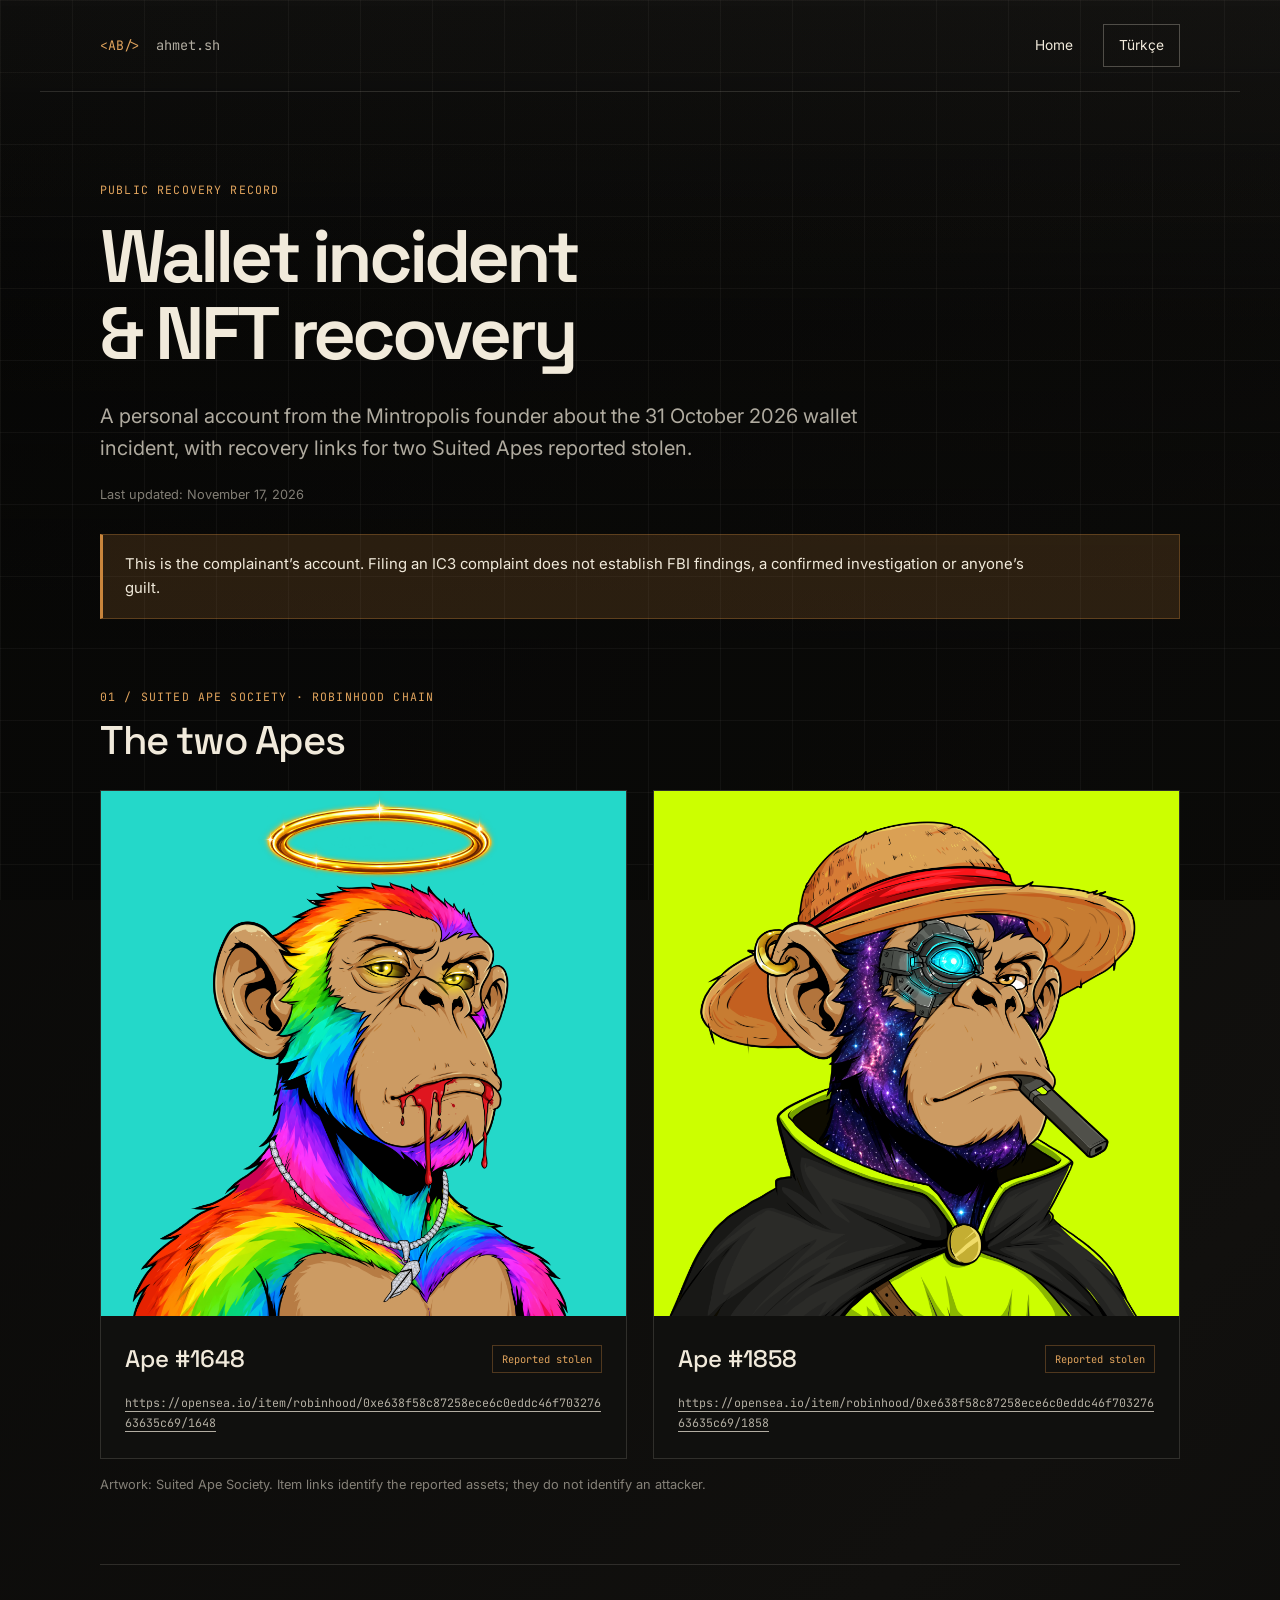
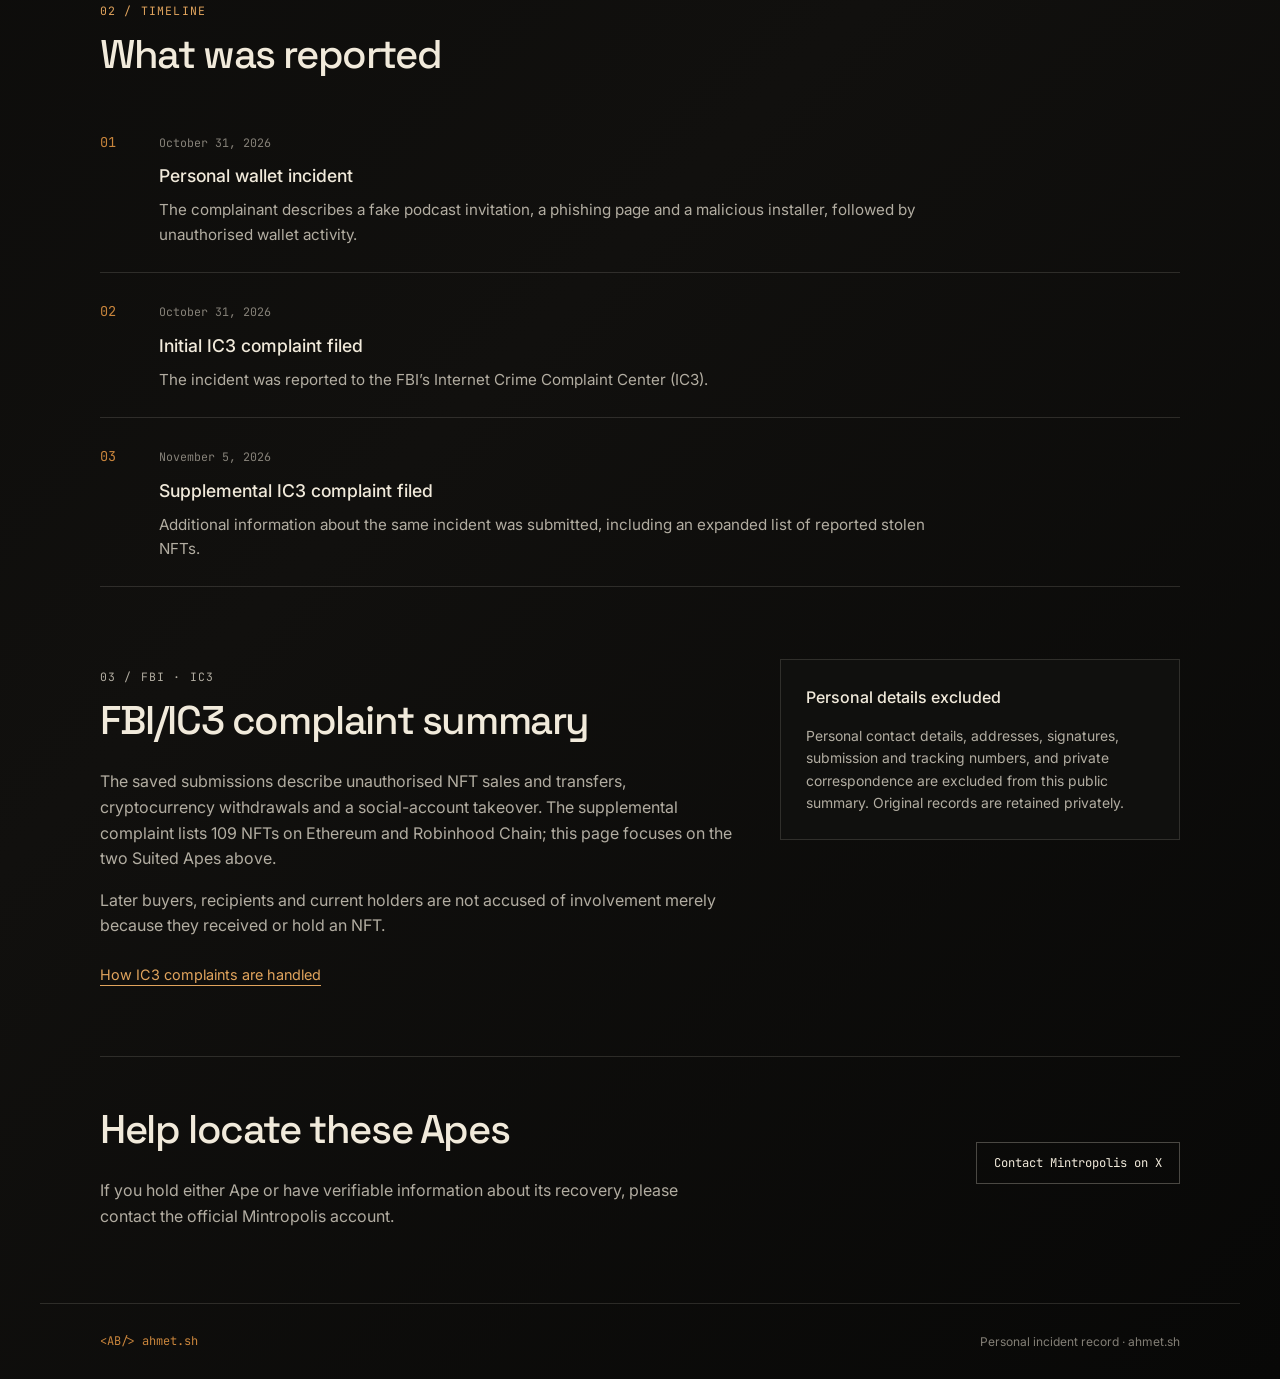
==== wallet-incident/index.html @ 98ef2d76 "Publish privacy-safe personal wallet incident and NFT recovery page [skip ci]" ====
<!DOCTYPE html>
<html lang="en">
<head>
  <meta charset="UTF-8">
  <meta name="viewport" content="width=device-width, initial-scale=1.0">
  <meta name="referrer" content="strict-origin-when-cross-origin">
  <title>Wallet incident &amp; NFT recovery — ahmet.sh</title>
  <meta name="description" content="A public account of the founder’s personal wallet incident, two reported stolen Suited Apes and a privacy-safe IC3 complaint summary.">
  <link rel="canonical" href="https://ahmet.sh/wallet-incident/">
  <meta property="og:type" content="website">
  <meta property="og:title" content="Wallet incident &amp; NFT recovery — ahmet.sh">
  <meta property="og:description" content="A public account of the founder’s personal wallet incident, two reported stolen Suited Apes and a privacy-safe IC3 complaint summary.">
  <meta property="og:url" content="https://ahmet.sh/wallet-incident/">
  <meta property="og:site_name" content="ahmet.sh">
  <meta property="og:image" content="https://ahmet.sh/wallet-incident/assets/suited-ape-1648-v1.png">
  <meta property="og:image:alt" content="Suited Ape Society #1648">
  <meta name="twitter:card" content="summary_large_image">
  <meta name="twitter:title" content="Wallet incident &amp; NFT recovery — ahmet.sh">
  <meta name="twitter:description" content="A public account of the founder’s personal wallet incident, two reported stolen Suited Apes and a privacy-safe IC3 complaint summary.">
  <meta name="twitter:image" content="https://ahmet.sh/wallet-incident/assets/suited-ape-1648-v1.png">
  <link rel="icon" type="image/png" sizes="32x32" href="/favicon-32x32.png">
  <link rel="preconnect" href="https://fonts.googleapis.com">
  <link rel="preconnect" href="https://fonts.gstatic.com" crossorigin>
  <link href="https://fonts.googleapis.com/css2?family=Inter:wght@400;500;600;700&amp;family=Space+Grotesk:wght@400;500;600;700&amp;family=JetBrains+Mono:wght@400;500&amp;display=swap" rel="stylesheet">
  <link rel="stylesheet" href="/style.css?v=20260825">
  <link rel="stylesheet" href="/wallet-incident/incident-v1.css">
</head>
<body class="incident-page">
  <a class="incident-skip" href="#incident-main" data-copy="skip">Skip to incident summary</a>
  <header class="incident-nav">
    <a class="incident-brand" href="/" aria-label="ahmet.sh home"><span class="brand-mark">&lt;AB/&gt;</span><span>ahmet.sh</span></a>
    <nav aria-label="Page navigation"><a href="/" data-copy="home">Home</a><button id="incident-language" type="button" aria-label="Switch to Turkish">Türkçe</button></nav>
  </header>
  <main id="incident-main" class="incident-content">
    <header class="incident-hero">
      <p class="incident-eyebrow" data-copy="eyebrow">Public recovery record</p>
      <h1 data-copy="title">Wallet incident &amp; NFT recovery</h1>
      <p class="incident-lead" data-copy="lead">A personal account from the Mintropolis founder about the 31 October 2026 wallet incident, with recovery links for two Suited Apes reported stolen.</p>
      <p class="incident-updated"><span data-copy="updated">Last updated</span>: <time datetime="2026-11-17" data-date>17 November 2026</time></p>
      <aside class="incident-notice"><p data-copy="notice">This is the complainant’s account. Filing an IC3 complaint does not establish FBI findings, a confirmed investigation or anyone’s guilt.</p></aside>
    </header>
    <section id="apes" aria-labelledby="apes-heading" class="incident-section">
      <p class="incident-eyebrow">01 / SUITED APE SOCIETY · ROBINHOOD CHAIN</p>
      <h2 id="apes-heading" data-copy="apes">The two Apes</h2>
      <div class="ape-grid">
        <article class="ape-card">
          <img src="/wallet-incident/assets/suited-ape-1648-v1.png" alt="Suited Ape Society #1648" width="2000" height="2000" loading="lazy" decoding="async">
          <div class="ape-card-body"><div class="ape-card-title"><h3>Ape #1648</h3><span class="reported" data-copy="stolen">Reported stolen</span></div>
            <a class="asset-url" href="https://opensea.io/item/robinhood/0xe638f58c87258ece6c0eddc46f70327663635c69/1648" target="_blank" rel="noopener noreferrer">https://opensea.io/item/robinhood/0xe638f58c87258ece6c0eddc46f70327663635c69/1648</a>
          </div>
        </article>
        <article class="ape-card">
          <img src="/wallet-incident/assets/suited-ape-1858-v1.png" alt="Suited Ape Society #1858" width="2000" height="2000" loading="lazy" decoding="async">
          <div class="ape-card-body"><div class="ape-card-title"><h3>Ape #1858</h3><span class="reported" data-copy="stolen">Reported stolen</span></div>
            <a class="asset-url" href="https://opensea.io/item/robinhood/0xe638f58c87258ece6c0eddc46f70327663635c69/1858" target="_blank" rel="noopener noreferrer">https://opensea.io/item/robinhood/0xe638f58c87258ece6c0eddc46f70327663635c69/1858</a>
          </div>
        </article>
      </div>
      <p class="incident-caption" data-copy="artwork">Artwork: Suited Ape Society. Item links identify the reported assets; they do not identify an attacker.</p>
    </section>
    <section aria-labelledby="timeline-heading" class="incident-section incident-timeline">
      <p class="incident-eyebrow">02 / TIMELINE</p>
      <h2 id="timeline-heading" data-copy="timeline">What was reported</h2>
      <ol>
        <li><span class="event-number" aria-hidden="true">01</span><div><time datetime="2026-10-31" data-date>31 October 2026</time><h3 data-copy="event1">Personal wallet incident</h3><p data-copy="event1copy">The complainant describes a fake podcast invitation, a phishing page and a malicious installer, followed by unauthorised wallet activity.</p></div></li>
        <li><span class="event-number" aria-hidden="true">02</span><div><time datetime="2026-10-31" data-date>31 October 2026</time><h3 data-copy="event2">Initial IC3 complaint filed</h3><p data-copy="event2copy">The incident was reported to the FBI’s Internet Crime Complaint Center (IC3).</p></div></li>
        <li><span class="event-number" aria-hidden="true">03</span><div><time datetime="2026-11-05" data-date>5 November 2026</time><h3 data-copy="event3">Supplemental IC3 complaint filed</h3><p data-copy="event3copy">Additional information about the same incident was submitted, including an expanded list of reported stolen NFTs.</p></div></li>
      </ol>
    </section>
    <section id="ic3-summary" aria-labelledby="report-heading" class="incident-section incident-report">
      <div><p class="incident-eyebrow">03 / FBI · IC3</p><h2 id="report-heading" data-copy="report">FBI/IC3 complaint summary</h2>
        <p data-copy="reportcopy">The saved submissions describe unauthorised NFT sales and transfers, cryptocurrency withdrawals and a social-account takeover. The supplemental complaint lists 109 NFTs on Ethereum and Robinhood Chain; this page focuses on the two Suited Apes above.</p>
        <p data-copy="buyers">Later buyers, recipients and current holders are not accused of involvement merely because they received or hold an NFT.</p>
        <a class="incident-link" href="https://www.ic3.gov/Home/FAQ" target="_blank" rel="noopener noreferrer" data-copy="faq">How IC3 complaints are handled</a>
      </div>
      <aside class="privacy-card"><h3 data-copy="privacy">Personal details excluded</h3><p data-copy="privacycopy">Personal contact details, addresses, signatures, submission and tracking numbers, and private correspondence are excluded from this public summary. Original records are retained privately.</p></aside>
    </section>
    <section aria-labelledby="help-heading" class="incident-section incident-help">
      <div><h2 id="help-heading" data-copy="help">Help locate these Apes</h2><p data-copy="helpcopy">If you hold either Ape or have verifiable information about its recovery, please contact the official Mintropolis account.</p></div>
      <a class="btn-ruled" href="https://x.com/MintropolisX" target="_blank" rel="noopener noreferrer" data-copy="contact">Contact Mintropolis on X</a>
    </section>
  </main>
  <footer class="incident-footer"><a href="/">&lt;AB/&gt; ahmet.sh</a><p data-copy="footer">Personal incident record · ahmet.sh</p></footer>
  <script type="module" src="/wallet-incident/incident-v1.js"></script>
</body>
</html>
---- style.css ----
/* AHMET.SH - ARCHITECTURAL DOSSIER */

:root {
    --ink: #070706;
    --graphite: #10100e;
    --graphite-2: #171613;
    --graphite-3: #201f1a;
    --ivory: #f1eadb;
    --ivory-soft: rgba(241, 234, 219, 0.72);
    --ivory-muted: rgba(241, 234, 219, 0.52);
    --ivory-faint: rgba(241, 234, 219, 0.34);
    --rule: rgba(241, 234, 219, 0.14);
    --rule-strong: rgba(241, 234, 219, 0.28);
    --signal: #c9853c;
    --signal-soft: rgba(201, 133, 60, 0.18);
    --signal-strong: #e1a45d;
    --grid-line: rgba(241, 234, 219, 0.055);
    --shadow: rgba(0, 0, 0, 0.36);
    --font-body: 'Inter', -apple-system, BlinkMacSystemFont, sans-serif;
    --font-display: 'Space Grotesk', 'Inter', sans-serif;
    --font-mono: 'JetBrains Mono', ui-monospace, SFMono-Regular, Menlo, monospace;
    --ease: cubic-bezier(0.16, 1, 0.3, 1);
}

*, *::before, *::after {
    box-sizing: border-box;
}

html {
    font-size: 16px;
    scroll-behavior: smooth;
    -webkit-font-smoothing: antialiased;
    -moz-osx-font-smoothing: grayscale;
}

body {
    margin: 0;
    min-width: 320px;
    background:
        linear-gradient(180deg, rgba(241, 234, 219, 0.035) 0%, transparent 340px),
        linear-gradient(135deg, #070706 0%, #11100e 58%, #080807 100%);
    color: var(--ivory);
    font-family: var(--font-body);
    line-height: 1.6;
    overflow-x: hidden;
}

body::before {
    content: '';
    position: fixed;
    inset: 0;
    z-index: -1;
    pointer-events: none;
    background-image:
        linear-gradient(var(--grid-line) 1px, transparent 1px),
        linear-gradient(90deg, var(--grid-line) 1px, transparent 1px),
        linear-gradient(180deg, rgba(7, 7, 6, 0) 0%, rgba(7, 7, 6, 0.68) 72%);
    background-size: 72px 72px, 72px 72px, 100% 100%;
    opacity: 0.82;
}

::selection {
    background: var(--signal);
    color: var(--ink);
}

a {
    color: inherit;
    text-decoration: none;
}

img {
    display: block;
    max-width: 100%;
}

svg {
    width: 1em;
    height: 1em;
    fill: none;
    stroke: currentColor;
    stroke-linecap: square;
    stroke-linejoin: miter;
    stroke-width: 1.8;
}

:focus-visible {
    outline: 1px solid var(--signal-strong);
    outline-offset: 4px;
}

.container {
    width: min(100%, 1440px);
    margin: 0 auto;
    padding: 0 42px;
}

.navbar {
    position: fixed;
    inset: 0 0 auto 0;
    z-index: 20;
    display: grid;
    grid-template-columns: auto 1fr auto auto;
    align-items: center;
    gap: 24px;
    min-height: 76px;
    padding: 0 40px;
    background: rgba(7, 7, 6, 0.92);
    border-bottom: 1px solid var(--rule);
    transition: min-height 260ms var(--ease), background-color 260ms var(--ease);
}

.navbar.scrolled {
    min-height: 64px;
    background: rgba(7, 7, 6, 0.97);
}

.nav-brand,
.footer-brand {
    display: inline-flex;
    align-items: center;
    gap: 12px;
    min-width: 0;
    font-family: var(--font-mono);
    color: var(--ivory);
}

.brand-mark,
.footer-brand {
    color: var(--signal-strong);
    font-size: 0.82rem;
}

.brand-site {
    font-size: 0.9rem;
    color: var(--ivory-soft);
}

.nav-links {
    display: flex;
    justify-content: center;
    align-items: center;
    gap: 4px;
}

.nav-link {
    position: relative;
    padding: 9px 12px;
    border: 1px solid transparent;
    color: var(--ivory-muted);
    font-size: 0.82rem;
    font-weight: 500;
    transition: color 180ms var(--ease), border-color 180ms var(--ease), background-color 180ms var(--ease);
}

.nav-link:hover,
.nav-link.active {
    color: var(--ivory);
    border-color: var(--rule);
    background: rgba(241, 234, 219, 0.035);
}

.nav-link.active::after {
    content: '';
    position: absolute;
    left: 12px;
    right: 12px;
    bottom: -1px;
    height: 1px;
    background: var(--signal);
}

.nav-actions {
    display: inline-flex;
    align-items: center;
    justify-content: flex-end;
    gap: 10px;
}

.lang-switcher,
.btn-ruled,
.text-link,
.work-link,
.email-link {
    display: inline-flex;
    align-items: center;
    justify-content: center;
    gap: 9px;
    border: 1px solid var(--rule-strong);
    background: transparent;
    color: var(--ivory);
    cursor: pointer;
    font-family: var(--font-mono);
    font-size: 0.76rem;
    line-height: 1;
    letter-spacing: 0;
    transition: color 180ms var(--ease), background-color 180ms var(--ease), border-color 180ms var(--ease), transform 180ms var(--ease);
}

.lang-switcher {
    width: 44px;
    height: 36px;
    padding: 0;
}

.btn-ruled {
    min-height: 42px;
    padding: 0 17px;
}

.btn-ruled:hover,
.text-link:hover,
.work-link:hover,
.email-link:hover,
.lang-switcher:hover {
    color: var(--ink);
    border-color: var(--signal-strong);
    background: var(--signal-strong);
}

.btn-ruled:hover,
.text-link:hover,
.work-link:hover {
    transform: translateY(-1px);
}

.btn-ruled svg,
.text-link svg,
.work-link svg {
    width: 15px;
    height: 15px;
}

.mobile-toggle {
    display: none;
    width: 42px;
    height: 42px;
    padding: 0;
    place-items: center;
    border: 1px solid var(--rule-strong);
    background: transparent;
    color: var(--ivory);
    cursor: pointer;
}

.mobile-toggle span {
    display: block;
    width: 18px;
    height: 1px;
    background: currentColor;
    transition: transform 180ms var(--ease), opacity 180ms var(--ease);
}

.mobile-toggle.active span:nth-child(1) {
    transform: translateY(6px) rotate(45deg);
}

.mobile-toggle.active span:nth-child(2) {
    opacity: 0;
}

.mobile-toggle.active span:nth-child(3) {
    transform: translateY(-6px) rotate(-45deg);
}

.mobile-menu {
    position: fixed;
    inset: 76px 0 auto 0;
    z-index: 19;
    display: none;
    padding: 24px;
    background: var(--ink);
    border-bottom: 1px solid var(--rule);
}

.mobile-menu.active {
    display: grid;
    gap: 1px;
}

.mobile-link {
    min-height: 52px;
    display: flex;
    align-items: center;
    padding: 0 14px;
    color: var(--ivory-soft);
    border: 1px solid var(--rule);
    font-family: var(--font-display);
    font-size: 1.1rem;
    font-weight: 600;
}

.mobile-link:hover {
    color: var(--ivory);
    background: rgba(241, 234, 219, 0.035);
}

main {
    overflow: hidden;
}

.site-grid {
    position: relative;
}

.site-grid::before {
    content: '';
    position: absolute;
    inset: 76px 42px 0;
    pointer-events: none;
    border-left: 1px solid var(--rule);
    border-right: 1px solid var(--rule);
}

.hero {
    min-height: min(840px, 88svh);
    padding: 132px 0 76px;
    border-bottom: 1px solid var(--rule);
}

.coordinate-rail {
    position: absolute;
    top: 112px;
    bottom: 52px;
    left: 24px;
    display: flex;
    flex-direction: column;
    justify-content: space-between;
    color: var(--ivory-faint);
    font-family: var(--font-mono);
    font-size: 0.68rem;
    writing-mode: vertical-rl;
}

.hero-layout {
    display: grid;
    grid-template-columns: minmax(0, 1.02fr) minmax(500px, 0.98fr);
    gap: 64px;
    align-items: center;
}

.hero-copy {
    max-width: 680px;
}

.hero-kicker,
.section-rule,
.work-category,
.timeline-year,
.timeline-index,
.tech-column span,
.fact-label,
.diagram-note,
.blueprint,
.service-row span,
.footer-text,
.footer-links {
    font-family: var(--font-mono);
    letter-spacing: 0;
}

.hero-kicker {
    margin: 0 0 28px;
    color: var(--signal-strong);
    font-size: 0.78rem;
}

.hero-title {
    margin: 0;
    color: var(--ivory);
    font-family: var(--font-display);
    font-size: 5.2rem;
    font-weight: 700;
    line-height: 0.98;
    letter-spacing: 0;
}

.title-line {
    display: block;
}

.hero-subtitle {
    max-width: 610px;
    margin: 30px 0 0;
    color: var(--ivory-soft);
    font-size: 1.13rem;
    line-height: 1.78;
}

.hero-subtitle strong,
.about-copy strong {
    color: var(--ivory);
    font-weight: 700;
}

.hero-facts {
    display: grid;
    grid-template-columns: repeat(4, minmax(0, 1fr));
    margin-top: 48px;
    border-top: 1px solid var(--rule-strong);
    border-bottom: 1px solid var(--rule-strong);
}

.fact-row {
    min-height: 116px;
    display: grid;
    align-content: center;
    gap: 8px;
    padding: 18px 18px 16px;
    border-right: 1px solid var(--rule);
}

.fact-row:last-child {
    border-right: 0;
}

.fact-value {
    color: var(--ivory);
    font-family: var(--font-display);
    font-size: 2.1rem;
    font-weight: 700;
    line-height: 1;
}

.fact-label {
    color: var(--ivory-muted);
    font-size: 0.68rem;
}

.hero-diagram {
    position: relative;
}

.diagram-coordinates {
    display: grid;
    grid-template-columns: repeat(5, 1fr);
    margin-bottom: 14px;
    color: var(--ivory-faint);
    font-family: var(--font-mono);
    font-size: 0.68rem;
    letter-spacing: 0;
}

.diagram-frame {
    position: relative;
    min-height: 520px;
    overflow: hidden;
    border: 1px solid var(--rule-strong);
    background:
        linear-gradient(var(--grid-line) 1px, transparent 1px),
        linear-gradient(90deg, var(--grid-line) 1px, transparent 1px),
        linear-gradient(180deg, rgba(241, 234, 219, 0.03), rgba(241, 234, 219, 0.01));
    background-size: 48px 48px, 48px 48px, 100% 100%;
}

.diagram-frame::before,
.diagram-frame::after {
    content: '';
    position: absolute;
    background: var(--signal);
}

.diagram-frame::before {
    top: 48px;
    left: 48px;
    right: 48px;
    height: 1px;
}

.diagram-frame::after {
    top: 48px;
    bottom: 48px;
    left: 48px;
    width: 1px;
}

.diagram-layer,
.diagram-data,
.diagram-node {
    position: absolute;
    display: grid;
    align-content: center;
    border: 1px solid var(--rule-strong);
    background: rgba(7, 7, 6, 0.74);
    color: var(--ivory);
}

.diagram-layer {
    width: 260px;
    height: 72px;
    left: 148px;
    padding: 0 20px;
    animation: line-reveal 900ms var(--ease) both;
}

.diagram-layer span,
.diagram-data span,
.diagram-node,
.work-category {
    color: var(--ivory-muted);
    font-size: 0.68rem;
}

.diagram-layer strong,
.diagram-data strong {
    font-family: var(--font-display);
    font-size: 1.22rem;
    line-height: 1.1;
}

.layer-ui {
    top: 112px;
}

.layer-api {
    top: 206px;
    left: 188px;
    animation-delay: 110ms;
}

.layer-service {
    top: 300px;
    animation-delay: 220ms;
}

.diagram-data {
    right: 52px;
    bottom: 52px;
    width: 150px;
    height: 150px;
    padding: 24px;
    border-color: rgba(201, 133, 60, 0.62);
}

.diagram-node {
    width: 86px;
    height: 38px;
    place-items: center;
    font-family: var(--font-mono);
}

.node-users {
    top: 56px;
    right: 62px;
}

.node-products {
    bottom: 68px;
    left: 72px;
}

.node-code {
    top: 236px;
    left: 58px;
}

.diagram-line {
    position: absolute;
    height: 1px;
    transform-origin: left center;
    background: linear-gradient(90deg, var(--signal), transparent);
}

.line-a {
    top: 128px;
    left: 408px;
    width: 118px;
    transform: rotate(-26deg);
}

.line-b {
    top: 330px;
    left: 408px;
    width: 132px;
    transform: rotate(24deg);
}

.line-c {
    top: 258px;
    left: 144px;
    width: 166px;
    transform: rotate(88deg);
}

.diagram-note {
    margin: 14px 0 0;
    color: var(--ivory-faint);
    font-size: 0.7rem;
}

section {
    position: relative;
}

.about,
.products,
.expertise,
.company,
.contact {
    padding: 116px 0;
}

.about,
.expertise,
.contact {
    background: rgba(7, 7, 6, 0.48);
}

.products,
.company {
    background: rgba(16, 16, 14, 0.42);
    border-top: 1px solid var(--rule);
    border-bottom: 1px solid var(--rule);
}

.section-rule {
    display: flex;
    align-items: center;
    justify-content: space-between;
    gap: 24px;
    min-height: 42px;
    margin-bottom: 56px;
    border-top: 1px solid var(--rule-strong);
    border-bottom: 1px solid var(--rule);
    color: var(--ivory-muted);
    font-size: 0.72rem;
}

.section-rule span:first-child {
    color: var(--signal-strong);
}

.section-title {
    margin: 0;
    color: var(--ivory);
    font-family: var(--font-display);
    font-size: 3.35rem;
    font-weight: 700;
    line-height: 1.02;
    letter-spacing: 0;
}

.section-desc {
    max-width: 640px;
    margin: 22px 0 0;
    color: var(--ivory-soft);
    font-size: 1rem;
    line-height: 1.8;
}

.about-layout {
    display: grid;
    grid-template-columns: minmax(360px, 0.88fr) minmax(0, 1.12fr);
    gap: 80px;
    align-items: start;
}

.blueprint {
    position: sticky;
    top: 104px;
    min-height: 560px;
    border: 1px solid var(--rule-strong);
    background:
        linear-gradient(var(--grid-line) 1px, transparent 1px),
        linear-gradient(90deg, var(--grid-line) 1px, transparent 1px),
        rgba(16, 16, 14, 0.58);
    background-size: 40px 40px, 40px 40px, 100% 100%;
}

.blueprint-header {
    display: flex;
    justify-content: space-between;
    padding: 18px 20px;
    border-bottom: 1px solid var(--rule);
    color: var(--ivory-muted);
    font-size: 0.7rem;
}

.blueprint-grid {
    position: relative;
    min-height: 358px;
    display: grid;
    place-items: center;
}

.blueprint-grid::before,
.blueprint-grid::after {
    content: '';
    position: absolute;
    border: 1px solid var(--rule-strong);
}

.blueprint-grid::before {
    width: 250px;
    height: 250px;
}

.blueprint-grid::after {
    width: 172px;
    height: 172px;
    transform: rotate(45deg);
    border-color: rgba(201, 133, 60, 0.48);
}

.blueprint-mark {
    position: relative;
    z-index: 1;
    color: var(--ivory);
    font-family: var(--font-display);
    font-size: 5.4rem;
    font-weight: 700;
    line-height: 1;
}

.measure {
    position: absolute;
    color: var(--ivory-faint);
    font-size: 0.68rem;
}

.measure-x {
    top: 54px;
    left: 50%;
    transform: translateX(-50%);
}

.measure-y {
    right: 42px;
    top: 50%;
    transform: translateY(-50%);
    writing-mode: vertical-rl;
}

.measure-z {
    bottom: 54px;
    left: 50%;
    transform: translateX(-50%);
}

.blueprint-table {
    border-top: 1px solid var(--rule);
}

.blueprint-table div,
.capability-row,
.service-row,
.tech-column {
    display: grid;
    grid-template-columns: 0.7fr 1.3fr;
    gap: 18px;
    align-items: center;
    min-height: 54px;
    padding: 0 20px;
    border-bottom: 1px solid var(--rule);
}

.blueprint-table span,
.capability-row span,
.service-row span,
.tech-column span {
    color: var(--ivory-faint);
    font-size: 0.7rem;
}

.blueprint-table strong,
.capability-row strong,
.service-row strong {
    color: var(--ivory);
    font-size: 0.9rem;
    font-weight: 600;
}

.about-copy {
    color: var(--ivory-soft);
}

.about-lead {
    margin: 30px 0 0;
    color: var(--ivory);
    font-size: 1.18rem;
    line-height: 1.76;
}

.about-copy p:not(.about-lead) {
    margin: 24px 0 0;
    max-width: 720px;
    color: var(--ivory-soft);
    font-size: 1rem;
    line-height: 1.86;
}

.inline-link {
    color: var(--signal-strong);
    border-bottom: 1px solid rgba(201, 133, 60, 0.46);
}

.capability-list {
    margin-top: 44px;
    border-top: 1px solid var(--rule-strong);
}

.capability-row {
    grid-template-columns: 52px minmax(180px, 0.8fr) minmax(0, 1fr);
    padding: 18px 0;
}

.capability-row em {
    color: var(--ivory-muted);
    font-style: normal;
    font-size: 0.9rem;
}

.work-intro {
    display: grid;
    grid-template-columns: minmax(0, 1fr) auto;
    gap: 36px;
    align-items: end;
    margin-bottom: 58px;
}

.work-intro .section-rule {
    grid-column: 1 / -1;
    margin-bottom: 0;
}

.text-link {
    min-height: 44px;
    padding: 0 16px;
    align-self: end;
}

.work-ledger {
    border-bottom: 1px solid var(--rule-strong);
}

.work-item {
    --product: var(--signal);
    display: grid;
    grid-template-columns: 54px 132px minmax(0, 1fr) 168px;
    gap: 28px;
    align-items: center;
    padding: 34px 0;
    border-top: 1px solid var(--rule);
}

.work-item[data-product-id="thecosmicmeta"] { --product: #a78b57; }
.work-item[data-product-id="vynix"] { --product: #c45586; }
.work-item[data-product-id="moodjot"] { --product: #66b887; }
.work-item[data-product-id="u2m"] { --product: #5f9fc7; }
.work-item[data-product-id="hivedue"] { --product: #d3b45f; }
.work-item[data-product-id="lastimo"] { --product: #58a99e; }
.work-item[data-product-id="glowspin"] { --product: #7ed5b2; }
.work-item[data-product-id="swipeslip"] { --product: #d7624d; }
.work-item[data-product-id="gridzle"] { --product: #74bad0; }
.work-item[data-product-id="astralpost"] { --product: #8a79be; }
.work-item[data-product-id="rulr"] { --product: #e69b3a; }
.work-item[data-product-id="mintropolis"] { --product: #56b7b0; }
.work-item[data-product-id="leaselore"] { --product: #007c78; }

.work-featured {
    grid-template-columns: 64px minmax(240px, 330px) minmax(0, 1fr) 176px;
    padding: 58px 0;
}

.work-index {
    align-self: stretch;
    display: grid;
    place-items: start center;
    padding-top: 5px;
    color: var(--signal-strong);
    font-family: var(--font-mono);
    font-size: 0.72rem;
}

.work-media {
    position: relative;
    width: 132px;
    height: 132px;
    display: grid;
    place-items: center;
    overflow: hidden;
    border: 1px solid rgba(241, 234, 219, 0.22);
    background:
        linear-gradient(var(--grid-line) 1px, transparent 1px),
        linear-gradient(90deg, var(--grid-line) 1px, transparent 1px),
        rgba(7, 7, 6, 0.64);
    background-size: 22px 22px, 22px 22px, 100% 100%;
}

.work-media::after {
    content: '';
    position: absolute;
    inset: 9px;
    border: 1px solid color-mix(in srgb, var(--product) 70%, transparent);
    opacity: 0.72;
}

.work-featured .work-media {
    width: 100%;
    height: auto;
    aspect-ratio: 4 / 3;
}

.work-media img {
    position: relative;
    z-index: 1;
    width: 76px;
    height: 76px;
    border-radius: 17px;
    object-fit: cover;
    box-shadow: 0 14px 34px var(--shadow);
}

.work-featured .work-media img {
    width: 116px;
    height: 116px;
    border-radius: 24px;
}

.work-monogram {
    color: var(--ivory);
    font-family: var(--font-display);
    font-size: 2.2rem;
    font-weight: 700;
}

.work-featured .work-monogram {
    font-size: 5.8rem;
}

.work-copy {
    min-width: 0;
}

.work-category {
    display: inline-block;
    margin-bottom: 10px;
    color: color-mix(in srgb, var(--product) 86%, var(--ivory));
}

.work-copy h3 {
    margin: 0;
    color: var(--ivory);
    font-family: var(--font-display);
    font-size: 2rem;
    font-weight: 700;
    line-height: 1.08;
    overflow-wrap: break-word;
}

.work-featured .work-copy h3 {
    font-size: 3.2rem;
}

.work-copy p {
    max-width: 650px;
    margin: 14px 0 0;
    color: var(--ivory-soft);
    line-height: 1.78;
}

.work-tags {
    display: flex;
    flex-wrap: wrap;
    gap: 8px;
    margin-top: 18px;
}

.work-tags span {
    min-height: 28px;
    display: inline-flex;
    align-items: center;
    padding: 0 9px;
    color: var(--ivory-muted);
    border: 1px solid var(--rule);
    font-family: var(--font-mono);
    font-size: 0.66rem;
    letter-spacing: 0;
}

.work-link {
    min-height: 42px;
    padding: 0 14px;
    justify-self: end;
    white-space: nowrap;
}

.timeline-title {
    max-width: 880px;
}

.timeline-axis {
    position: relative;
    display: grid;
    grid-template-columns: repeat(5, minmax(0, 1fr));
    gap: 1px;
    margin-top: 78px;
    padding-top: 62px;
}

.axis-line {
    position: absolute;
    top: 0;
    left: 0;
    right: 0;
    height: 1px;
    background: var(--rule-strong);
}

.axis-line::after {
    content: '';
    position: absolute;
    inset: 0 auto 0 0;
    width: 42%;
    background: var(--signal);
    animation: axis-progress 1200ms var(--ease) both;
}

.timeline-node {
    position: relative;
    min-height: 330px;
    padding: 34px 24px 28px;
    border: 1px solid var(--rule);
    background: rgba(7, 7, 6, 0.28);
}

.timeline-node::before {
    content: '';
    position: absolute;
    top: -68px;
    left: 24px;
    width: 11px;
    height: 11px;
    border: 1px solid var(--signal);
    background: var(--ink);
}

.timeline-current {
    background: rgba(201, 133, 60, 0.065);
    border-color: rgba(201, 133, 60, 0.38);
}

.timeline-year {
    display: block;
    color: var(--signal-strong);
    font-size: 0.7rem;
}

.timeline-index {
    display: block;
    margin-top: 26px;
    color: var(--ivory-faint);
    font-size: 0.68rem;
}

.timeline-node h3 {
    margin: 18px 0 0;
    color: var(--ivory);
    font-family: var(--font-display);
    font-size: 1.35rem;
    font-weight: 700;
    line-height: 1.15;
}

.timeline-node p {
    margin: 18px 0 0;
    color: var(--ivory-muted);
    font-size: 0.91rem;
    line-height: 1.72;
}

.technical-index {
    display: grid;
    grid-template-columns: repeat(4, minmax(0, 1fr));
    margin-top: 84px;
    border-top: 1px solid var(--rule-strong);
    border-left: 1px solid var(--rule);
}

.technical-index h3 {
    grid-column: 1 / -1;
    margin: 0;
    padding: 22px 24px;
    color: var(--ivory);
    border-right: 1px solid var(--rule);
    border-bottom: 1px solid var(--rule);
    font-family: var(--font-display);
    font-size: 1.4rem;
    font-weight: 700;
}

.tech-column {
    grid-template-columns: 1fr;
    align-content: start;
    min-height: 168px;
    padding: 24px;
    border-right: 1px solid var(--rule);
}

.tech-column p {
    margin: 12px 0 0;
    color: var(--ivory-soft);
    line-height: 1.76;
}

.company-layout {
    display: grid;
    grid-template-columns: minmax(0, 0.92fr) minmax(420px, 1.08fr);
    gap: 74px;
    align-items: center;
}

.company-title {
    margin: 0;
    color: var(--ivory);
    font-family: var(--font-display);
    font-size: 4.1rem;
    font-weight: 700;
    line-height: 1;
    letter-spacing: 0;
}

.company-desc {
    max-width: 610px;
    margin: 28px 0 34px;
    color: var(--ivory-soft);
    font-size: 1.05rem;
    line-height: 1.86;
}

.company-matrix {
    position: relative;
    display: grid;
    grid-template-columns: 0.74fr 1fr;
    border-top: 1px solid var(--rule-strong);
    border-left: 1px solid var(--rule);
    background:
        linear-gradient(var(--grid-line) 1px, transparent 1px),
        linear-gradient(90deg, var(--grid-line) 1px, transparent 1px),
        rgba(7, 7, 6, 0.34);
    background-size: 38px 38px, 38px 38px, 100% 100%;
}

.company-mark {
    grid-row: span 5;
    min-height: 360px;
    display: grid;
    place-items: center;
    color: var(--signal-strong);
    border-right: 1px solid var(--rule);
    border-bottom: 1px solid var(--rule);
    font-family: var(--font-display);
    font-size: 11rem;
    font-weight: 700;
    line-height: 1;
}

.service-row {
    grid-template-columns: 52px 1fr;
    min-height: 72px;
    border-right: 1px solid var(--rule);
}

.contact {
    padding-bottom: 86px;
}

.contact-strip {
    display: grid;
    grid-template-columns: minmax(0, 1fr) auto;
    gap: 40px;
    align-items: end;
    padding-bottom: 18px;
    border-bottom: 1px solid var(--rule-strong);
}

.contact-actions {
    display: flex;
    flex-wrap: wrap;
    justify-content: flex-end;
    gap: 12px;
}

.email-link {
    min-height: 42px;
    padding: 0 16px;
}

.footer {
    padding: 30px 0;
    border-top: 1px solid var(--rule);
    background: var(--ink);
}

.footer-content {
    display: grid;
    grid-template-columns: auto 1fr auto;
    align-items: center;
    gap: 24px;
}

.footer-text {
    margin: 0;
    color: var(--ivory-muted);
    font-size: 0.72rem;
}

.footer-links {
    display: inline-flex;
    gap: 18px;
    color: var(--ivory-muted);
    font-size: 0.72rem;
}

.footer-links a:hover,
.footer-brand:hover,
.inline-link:hover {
    color: var(--signal-strong);
}

html.js .animate-on-scroll {
    opacity: 1;
    transform: translateY(18px);
    transition: transform 620ms var(--ease);
}

html.js .animate-on-scroll.visible {
    opacity: 1;
    transform: translateY(0);
}

@keyframes line-reveal {
    from {
        clip-path: inset(0 100% 0 0);
        opacity: 0;
    }
    to {
        clip-path: inset(0 0 0 0);
        opacity: 1;
    }
}

@keyframes axis-progress {
    from {
        width: 0;
    }
    to {
        width: 42%;
    }
}

@media (max-width: 1180px) {
    .hero-layout,
    .about-layout,
    .company-layout {
        grid-template-columns: 1fr;
        gap: 56px;
    }

    .hero-copy {
        max-width: 820px;
    }

    .hero-diagram {
        max-width: 640px;
    }

    .blueprint {
        position: relative;
        top: auto;
    }

    .work-item,
    .work-featured {
        grid-template-columns: 48px 116px minmax(0, 1fr);
    }

    .work-link {
        grid-column: 3;
        justify-self: start;
    }

    .timeline-axis {
        grid-template-columns: 1fr;
        gap: 0;
        padding-top: 0;
        margin-top: 58px;
        border-left: 1px solid var(--rule-strong);
    }

    .axis-line {
        display: none;
    }

    .timeline-node {
        min-height: auto;
        border-left: 0;
    }

    .timeline-node::before {
        top: 34px;
        left: -6px;
    }

    .technical-index {
        grid-template-columns: repeat(2, minmax(0, 1fr));
    }
}

@media (max-width: 860px) {
    .container {
        padding: 0 24px;
    }

    .navbar {
        grid-template-columns: auto 1fr auto;
        min-height: 68px;
        padding: 0 22px;
    }

    .navbar.scrolled {
        min-height: 62px;
    }

    .nav-links,
    .nav-cta {
        display: none;
    }

    .nav-actions {
        justify-self: end;
    }

    .mobile-toggle {
        display: grid;
    }

    .mobile-menu {
        inset-block-start: 68px;
    }

    .site-grid::before {
        inset: 68px 24px 0;
    }

    .coordinate-rail {
        display: none;
    }

    .hero {
        min-height: auto;
        padding: 112px 0 66px;
    }

    .hero-layout {
        gap: 44px;
    }

    .hero-title {
        font-size: 4rem;
    }

    .hero-subtitle {
        font-size: 1.03rem;
    }

    .hero-facts {
        grid-template-columns: repeat(2, minmax(0, 1fr));
    }

    .fact-row:nth-child(2) {
        border-right: 0;
    }

    .fact-row:nth-child(n+3) {
        border-top: 1px solid var(--rule);
    }

    .diagram-frame {
        min-height: 520px;
    }

    .diagram-layer {
        left: 50%;
        width: min(440px, calc(100% - 96px));
        transform: translateX(-50%);
    }

    .layer-ui {
        top: 108px;
    }

    .layer-api {
        top: 212px;
        left: 50%;
    }

    .layer-service {
        top: 316px;
    }

    .diagram-data {
        right: auto;
        left: 50%;
        bottom: 48px;
        width: min(240px, calc(100% - 120px));
        height: 64px;
        padding: 0 18px;
        transform: translateX(-50%);
    }

    .diagram-node,
    .diagram-line {
        display: none;
    }

    .about,
    .products,
    .expertise,
    .company,
    .contact {
        padding: 88px 0;
    }

    .section-title {
        font-size: 2.65rem;
    }

    .work-intro {
        grid-template-columns: 1fr;
    }

    .work-item,
    .work-featured {
        grid-template-columns: 38px minmax(0, 1fr);
        gap: 18px;
        padding: 30px 0;
    }

    .work-media {
        grid-column: 2;
        width: 118px;
        height: 118px;
    }

    .work-featured .work-media {
        width: min(100%, 260px);
        height: auto;
    }

    .work-copy,
    .work-link {
        grid-column: 2;
    }

    .work-featured .work-copy h3,
    .work-copy h3 {
        font-size: 2.15rem;
    }

    .company-layout,
    .contact-strip {
        grid-template-columns: 1fr;
        gap: 34px;
    }

    .company-title {
        font-size: 3.25rem;
    }

    .contact-actions {
        justify-content: flex-start;
    }
}

@media (max-width: 620px) {
    .container {
        padding: 0 18px;
    }

    .navbar {
        padding: 0 16px;
    }

    .brand-site {
        display: none;
    }

    .site-grid::before {
        inset-inline: 18px;
    }

    .hero-title {
        font-size: 3.05rem;
    }

    .hero-facts {
        grid-template-columns: 1fr;
    }

    .fact-row,
    .fact-row:nth-child(2) {
        border-right: 0;
    }

    .fact-row + .fact-row {
        border-top: 1px solid var(--rule);
    }

    .diagram-frame {
        min-height: 420px;
    }

    .diagram-frame::before {
        left: 24px;
        right: 24px;
    }

    .diagram-frame::after {
        left: 24px;
    }

    .diagram-layer {
        width: min(250px, calc(100% - 72px));
        height: 62px;
        padding: 0 14px;
    }

    .layer-ui {
        top: 86px;
    }

    .layer-api {
        top: 158px;
    }

    .layer-service {
        top: 230px;
    }

    .diagram-data {
        display: grid;
        width: min(220px, calc(100% - 96px));
        height: 58px;
        bottom: 28px;
    }

    .section-rule {
        margin-bottom: 38px;
    }

    .section-title {
        font-size: 2.24rem;
    }

    .about-layout {
        gap: 42px;
    }

    .blueprint {
        min-height: 428px;
    }

    .blueprint-grid {
        min-height: 250px;
    }

    .blueprint-grid::before {
        width: 190px;
        height: 190px;
    }

    .blueprint-grid::after {
        width: 132px;
        height: 132px;
    }

    .blueprint-mark {
        font-size: 4.4rem;
    }

    .blueprint-table div,
    .capability-row,
    .service-row {
        grid-template-columns: 1fr;
        gap: 4px;
        min-height: auto;
        padding: 14px 16px;
    }

    .capability-row {
        padding-inline: 0;
    }

    .work-copy h3,
    .work-featured .work-copy h3 {
        font-size: 1.62rem;
    }

    .technical-index {
        grid-template-columns: 1fr;
    }

    .company-matrix {
        grid-template-columns: 1fr;
    }

    .company-mark {
        grid-row: auto;
        min-height: 190px;
        font-size: 7rem;
        border-right: 1px solid var(--rule);
    }

    .company-title {
        font-size: 2.75rem;
    }

    .footer-content {
        grid-template-columns: 1fr;
        align-items: start;
    }
}

@media (prefers-reduced-motion: reduce) {
    *,
    *::before,
    *::after {
        animation-duration: 1ms !important;
        animation-iteration-count: 1 !important;
        scroll-behavior: auto !important;
        transition-duration: 1ms !important;
    }

    html.js .animate-on-scroll {
        opacity: 1;
        transform: none;
    }
}
---- wallet-incident/incident-v1.css ----
.incident-nav, .incident-content, .incident-footer { margin: 0 auto; max-width: 1200px; padding-left: clamp(20px, 5vw, 60px); padding-right: clamp(20px, 5vw, 60px); }
.incident-nav { align-items: center; border-bottom: 1px solid var(--rule); display: flex; gap: 20px; justify-content: space-between; min-height: 92px; }
.incident-brand { align-items: center; display: inline-flex; font-family: var(--font-mono); gap: 16px; }
.incident-brand > span:last-child { color: var(--ivory-soft); font-size: .85rem; }
.incident-nav nav { align-items: center; display: flex; gap: clamp(14px, 3vw, 30px); font-size: .86rem; }
.incident-nav button { background: transparent; border: 1px solid var(--rule-strong); color: var(--ivory); cursor: pointer; font: inherit; min-height: 42px; padding: 9px 15px; }
.incident-content { padding-bottom: 74px; padding-top: clamp(35px, 6vw, 78px); }
.incident-eyebrow { color: var(--signal-strong); font-family: var(--font-mono); font-size: .72rem; letter-spacing: .1em; line-height: 1.7; text-transform: uppercase; }
.incident-hero h1 { font-family: var(--font-display); font-size: clamp(2.4rem, 5.8vw, 4.8rem); font-weight: 600; letter-spacing: -.055em; line-height: 1.04; margin: 18px 0 28px; max-width: 850px; text-wrap: balance; }
.incident-lead { color: var(--ivory-soft); font-size: clamp(1.05rem, 1.8vw, 1.25rem); max-width: 820px; }
.incident-updated, .incident-caption { color: var(--ivory-muted); font-size: .8rem; }
.incident-updated { margin: 21px 0 28px; }
.incident-notice { background: var(--signal-soft); border: 1px solid rgba(201, 133, 60, .32); border-left: 3px solid var(--signal); padding: 18px 22px; }
.incident-notice p { font-size: .93rem; margin: 0; max-width: 900px; }
.incident-section { margin-top: clamp(40px, 6vw, 68px); }
.incident-section h2 { font-family: var(--font-display); font-size: clamp(1.65rem, 3.4vw, 2.5rem); font-weight: 500; letter-spacing: -.035em; line-height: 1.16; margin: 10px 0 25px; }
.ape-grid { display: grid; gap: 26px; grid-template-columns: repeat(2, minmax(0, 1fr)); }
.ape-card { background: var(--graphite); border: 1px solid var(--rule); min-width: 0; }
.ape-card > img { aspect-ratio: 1; height: auto; object-fit: contain; width: 100%; }
.ape-card-body { padding: clamp(16px, 2.4vw, 24px); }
.ape-card-title { align-items: center; display: flex; flex-wrap: wrap; gap: 12px; justify-content: space-between; margin-bottom: 16px; }
.ape-card-title h3 { font-family: var(--font-display); font-size: 1.5rem; font-weight: 500; margin: 0; }
.reported { border: 1px solid rgba(201, 133, 60, .35); color: var(--signal-strong); font-family: var(--font-mono); font-size: .65rem; padding: 5px 9px; }
.asset-url { color: var(--ivory-soft); display: block; font-family: var(--font-mono); font-size: .73rem; line-height: 1.7; overflow-wrap: anywhere; text-decoration: underline; text-underline-offset: 4px; }
.asset-url:hover, .incident-link:hover { color: var(--signal-strong); }
.incident-caption { line-height: 1.7; margin-top: 15px; }
.incident-timeline { border-top: 1px solid var(--rule); padding-top: 25px; }
.incident-timeline ol { list-style: none; margin: 0; padding: 0; }
.incident-timeline li { border-bottom: 1px solid var(--rule); display: grid; gap: 25px; grid-template-columns: 34px minmax(0, 1fr); padding: 25px 0; }
.event-number { color: var(--signal); font-family: var(--font-mono); font-size: .85rem; padding-top: 3px; }
.incident-timeline time { color: var(--ivory-muted); font-family: var(--font-mono); font-size: .73rem; }
.incident-timeline h3 { font-size: 1.1rem; font-weight: 500; margin: 8px 0; }
.incident-timeline li p { color: var(--ivory-soft); font-size: .95rem; margin: 0; max-width: 780px; }
.incident-report { display: grid; gap: 40px; grid-template-columns: minmax(0, 1.6fr) minmax(250px, 1fr); }
.incident-report p { color: var(--ivory-soft); }
.incident-link { color: var(--signal-strong); display: inline-block; font-size: .9rem; margin-top: 8px; text-decoration: underline; text-underline-offset: 5px; }
.privacy-card { align-self: start; background: var(--graphite); border: 1px solid var(--rule); margin-top: 4px; padding: 25px; }
.privacy-card h3 { font-size: 1rem; font-weight: 500; margin: 0 0 14px; }
.privacy-card p { font-size: .87rem; margin: 0; }
.incident-help { align-items: center; border-top: 1px solid var(--rule); display: flex; gap: 30px; justify-content: space-between; padding-top: 40px; }
.incident-help > div { max-width: 620px; }
.incident-help p { color: var(--ivory-soft); margin-bottom: 0; }
.incident-help > a { flex-shrink: 0; white-space: normal; }
.incident-footer { align-items: center; border-top: 1px solid var(--rule); color: var(--ivory-muted); display: flex; font-size: .75rem; gap: 22px; justify-content: space-between; padding-bottom: 28px; padding-top: 28px; }
.incident-footer > a { color: var(--signal); font-family: var(--font-mono); }
.incident-footer p { margin: 0; }
.incident-skip { background: var(--ivory); color: var(--ink); left: 12px; padding: 10px 15px; position: fixed; top: -100px; z-index: 100; }
.incident-skip:focus { top: 12px; }
.incident-page a:focus-visible, .incident-page button:focus-visible { outline: 2px solid var(--signal-strong); outline-offset: 5px; }
@media (max-width: 680px) {
  .incident-brand { gap: 9px; }
  .incident-brand .brand-mark { font-size: 1rem; }
  .incident-brand > span:last-child { font-size: .76rem; }
  .incident-nav { gap: 12px; min-height: 78px; }
  .incident-nav nav { gap: 13px; font-size: .76rem; }
  .incident-nav button { min-height: 40px; padding: 7px 10px; }
  .ape-grid, .incident-report { grid-template-columns: minmax(0, 1fr); }
  .incident-report { gap: 25px; }
  .incident-notice { padding: 15px 17px; }
  .incident-help { align-items: start; flex-direction: column; }
  .incident-footer { align-items: start; flex-direction: column; gap: 12px; }
}
@media (prefers-reduced-motion: reduce) { html { scroll-behavior: auto; } }
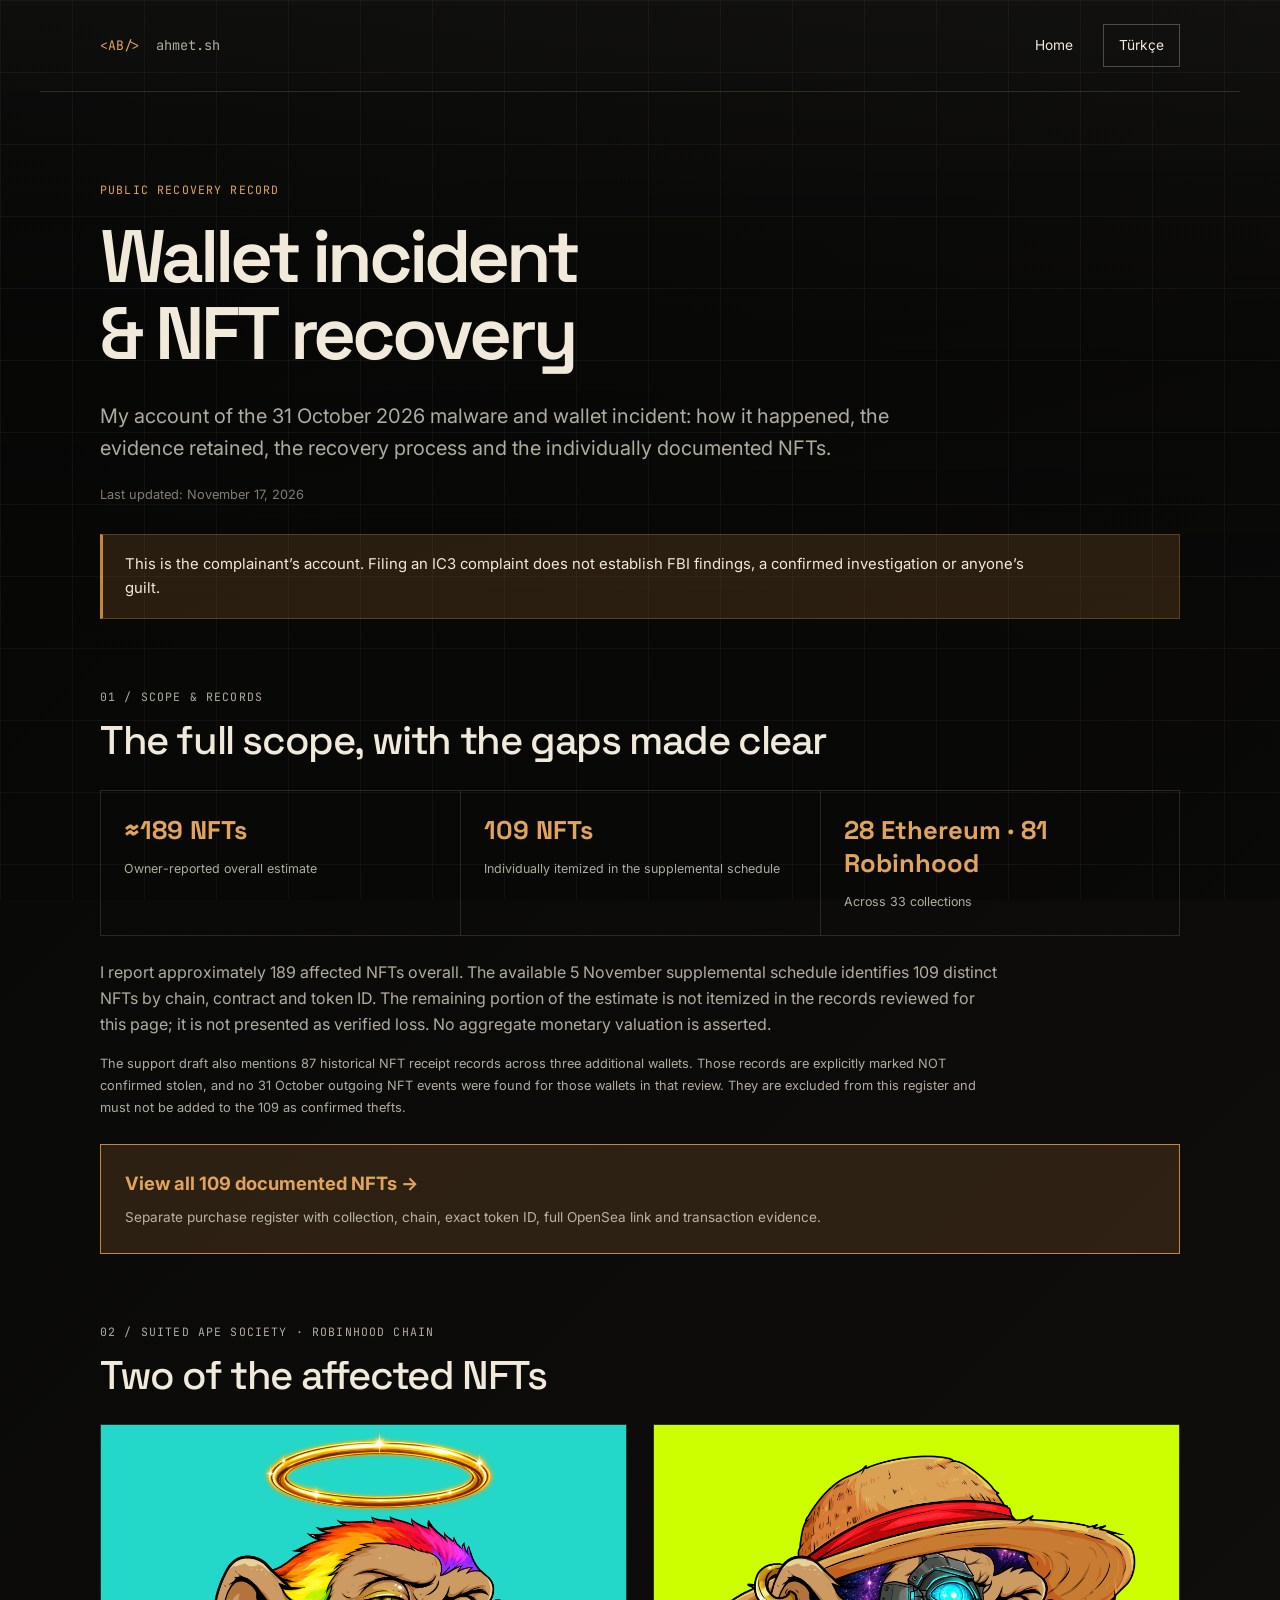
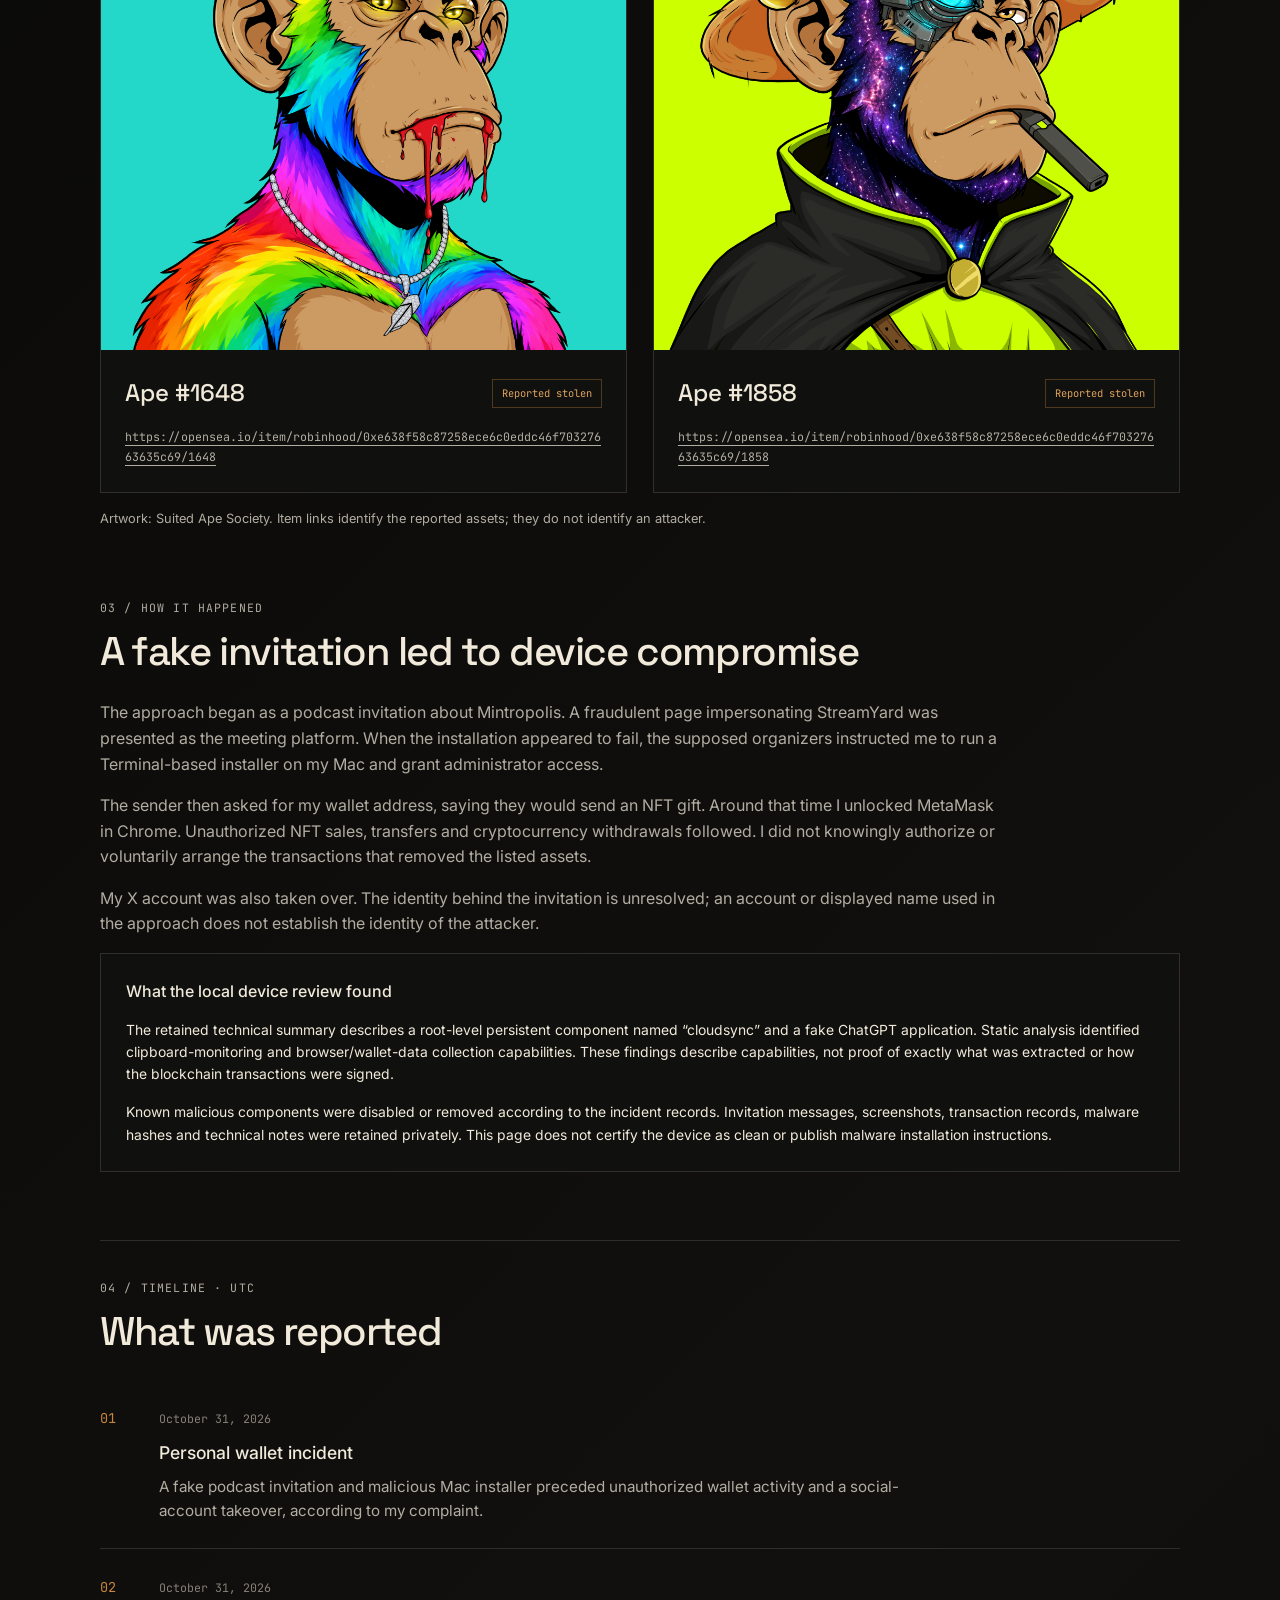
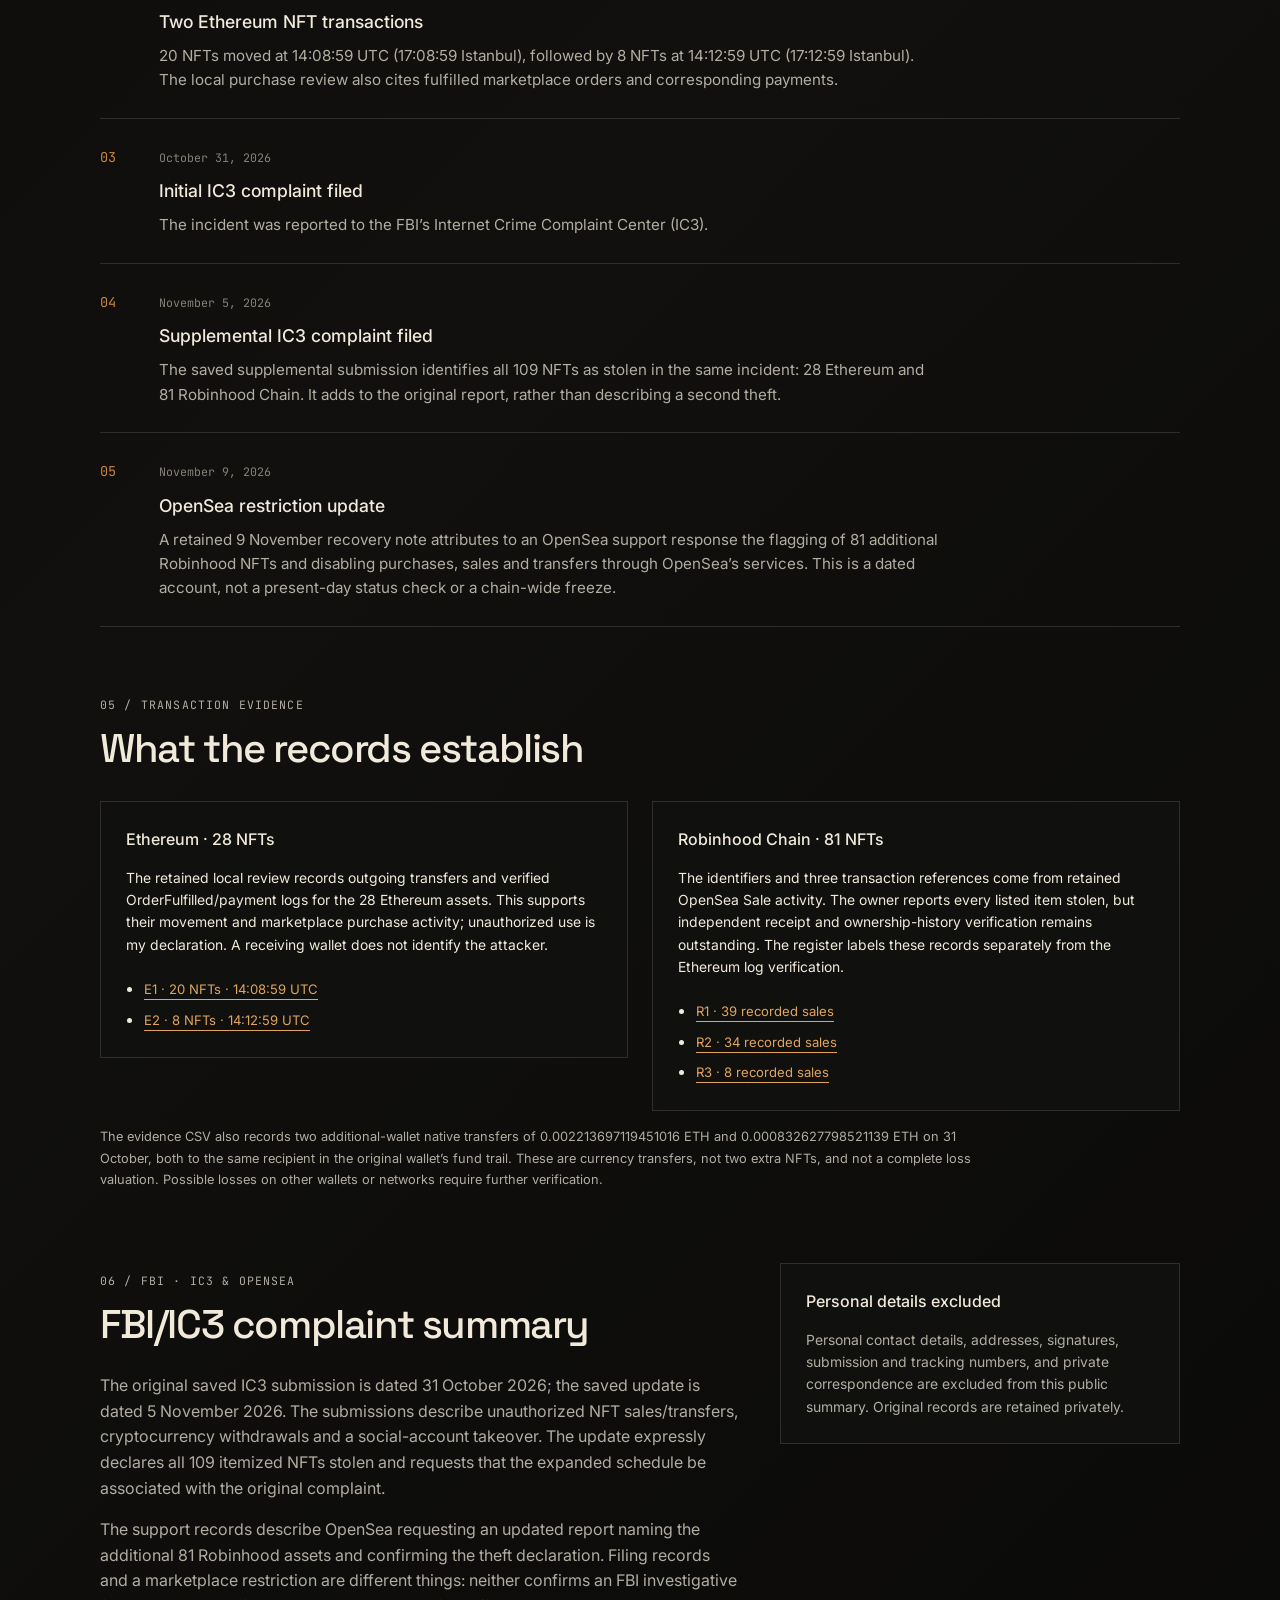
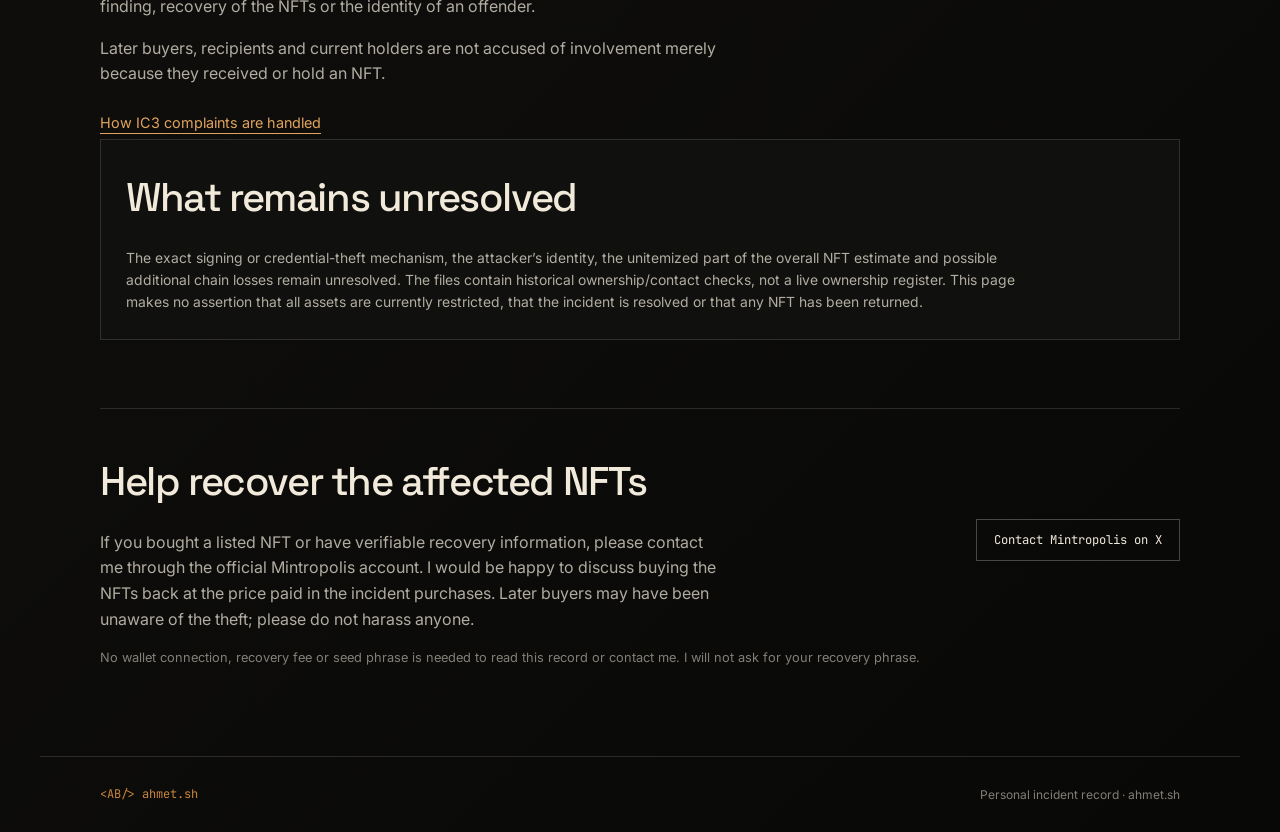
==== commit 7f99f65d: "Expand wallet incident report and publish full NFT register [skip ci]" ====
--- a/wallet-incident/index.html
+++ b/wallet-incident/index.html
@@ -5,43 +5,49 @@
   <meta name="viewport" content="width=device-width, initial-scale=1.0">
   <meta name="referrer" content="strict-origin-when-cross-origin">
   <title>Wallet incident &amp; NFT recovery — ahmet.sh</title>
-  <meta name="description" content="A public account of the founder’s personal wallet incident, two reported stolen Suited Apes and a privacy-safe IC3 complaint summary.">
+  <meta name="description" content="A detailed personal wallet incident report, privacy-safe FBI/IC3 summary and a linked register of 109 individually documented NFTs.">
   <link rel="canonical" href="https://ahmet.sh/wallet-incident/">
   <meta property="og:type" content="website">
   <meta property="og:title" content="Wallet incident &amp; NFT recovery — ahmet.sh">
-  <meta property="og:description" content="A public account of the founder’s personal wallet incident, two reported stolen Suited Apes and a privacy-safe IC3 complaint summary.">
+  <meta property="og:description" content="A detailed personal wallet incident report, privacy-safe FBI/IC3 summary and a linked register of 109 individually documented NFTs.">
   <meta property="og:url" content="https://ahmet.sh/wallet-incident/">
   <meta property="og:site_name" content="ahmet.sh">
   <meta property="og:image" content="https://ahmet.sh/wallet-incident/assets/suited-ape-1648-v1.png">
   <meta property="og:image:alt" content="Suited Ape Society #1648">
   <meta name="twitter:card" content="summary_large_image">
   <meta name="twitter:title" content="Wallet incident &amp; NFT recovery — ahmet.sh">
-  <meta name="twitter:description" content="A public account of the founder’s personal wallet incident, two reported stolen Suited Apes and a privacy-safe IC3 complaint summary.">
+  <meta name="twitter:description" content="A detailed personal wallet incident report, privacy-safe FBI/IC3 summary and a linked register of 109 individually documented NFTs.">
   <meta name="twitter:image" content="https://ahmet.sh/wallet-incident/assets/suited-ape-1648-v1.png">
   <link rel="icon" type="image/png" sizes="32x32" href="/favicon-32x32.png">
   <link rel="preconnect" href="https://fonts.googleapis.com">
   <link rel="preconnect" href="https://fonts.gstatic.com" crossorigin>
   <link href="https://fonts.googleapis.com/css2?family=Inter:wght@400;500;600;700&amp;family=Space+Grotesk:wght@400;500;600;700&amp;family=JetBrains+Mono:wght@400;500&amp;display=swap" rel="stylesheet">
   <link rel="stylesheet" href="/style.css?v=20260825">
-  <link rel="stylesheet" href="/wallet-incident/incident-v1.css">
+  <link rel="stylesheet" href="/wallet-incident/incident-v2.css">
 </head>
-<body class="incident-page">
+<body class="incident-page" data-page="report">
   <a class="incident-skip" href="#incident-main" data-copy="skip">Skip to incident summary</a>
   <header class="incident-nav">
-    <a class="incident-brand" href="/" aria-label="ahmet.sh home"><span class="brand-mark">&lt;AB/&gt;</span><span>ahmet.sh</span></a>
-    <nav aria-label="Page navigation"><a href="/" data-copy="home">Home</a><button id="incident-language" type="button" aria-label="Switch to Turkish">Türkçe</button></nav>
+    <a class="incident-brand" href="/" aria-label="ahmet.sh home" data-copy-aria="homeLabel"><span class="brand-mark">&lt;AB/&gt;</span><span>ahmet.sh</span></a>
+    <nav aria-label="Page navigation" data-copy-aria="navLabel"><a href="/" data-copy="home">Home</a><button id="incident-language" type="button" aria-label="Switch to Turkish">Türkçe</button></nav>
   </header>
   <main id="incident-main" class="incident-content">
     <header class="incident-hero">
       <p class="incident-eyebrow" data-copy="eyebrow">Public recovery record</p>
       <h1 data-copy="title">Wallet incident &amp; NFT recovery</h1>
-      <p class="incident-lead" data-copy="lead">A personal account from the Mintropolis founder about the 31 October 2026 wallet incident, with recovery links for two Suited Apes reported stolen.</p>
+      <p class="incident-lead" data-copy="lead">My account of the 31 October 2026 malware and wallet incident: how it happened, the evidence retained, the recovery process and the individually documented NFTs.</p>
       <p class="incident-updated"><span data-copy="updated">Last updated</span>: <time datetime="2026-11-17" data-date>17 November 2026</time></p>
       <aside class="incident-notice"><p data-copy="notice">This is the complainant’s account. Filing an IC3 complaint does not establish FBI findings, a confirmed investigation or anyone’s guilt.</p></aside>
     </header>
+<section class="incident-section" aria-labelledby="scope-heading">
+<p data-copy="scopeLabel" class="incident-eyebrow">01 / SCOPE &amp; RECORDS</p><h2 data-copy="scope" id="scope-heading">The full scope, with the gaps made clear</h2>
+<div class="scope-grid"><div><strong data-copy="ownerCount">≈189 NFTs</strong><p data-copy="ownerCountLabel">Owner-reported overall estimate</p></div><div><strong data-copy="registerCount">109 NFTs</strong><p data-copy="registerCountLabel">Individually itemized in the supplemental schedule</p></div><div><strong data-copy="chainCount">28 Ethereum · 81 Robinhood</strong><p data-copy="chainCountLabel">Across 33 collections</p></div></div>
+<p data-copy="scopeCopy">I report approximately 189 affected NFTs overall. The available 5 November supplemental schedule identifies 109 distinct NFTs by chain, contract and token ID. The remaining portion of the estimate is not itemized in the records reviewed for this page; it is not presented as verified loss. No aggregate monetary valuation is asserted.</p><p data-copy="historicalCopy" class="incident-caption">The support draft also mentions 87 historical NFT receipt records across three additional wallets. Those records are explicitly marked NOT confirmed stolen, and no 31 October outgoing NFT events were found for those wallets in that review. They are excluded from this register and must not be added to the 109 as confirmed thefts.</p>
+<a class="register-callout" href="/wallet-incident/nfts/"><strong data-copy="viewRegister">View all 109 documented NFTs →</strong><span data-copy="registerTeaser">Separate purchase register with collection, chain, exact token ID, full OpenSea link and transaction evidence.</span></a>
+</section>
     <section id="apes" aria-labelledby="apes-heading" class="incident-section">
-      <p class="incident-eyebrow">01 / SUITED APE SOCIETY · ROBINHOOD CHAIN</p>
-      <h2 id="apes-heading" data-copy="apes">The two Apes</h2>
+<p data-copy="apesLabel" class="incident-eyebrow">02 / SUITED APE SOCIETY · ROBINHOOD CHAIN</p>
+      <h2 id="apes-heading" data-copy="apes">Two of the affected NFTs</h2>
       <div class="ape-grid">
         <article class="ape-card">
           <img src="/wallet-incident/assets/suited-ape-1648-v1.png" alt="Suited Ape Society #1648" width="2000" height="2000" loading="lazy" decoding="async">
@@ -58,29 +64,45 @@
       </div>
       <p class="incident-caption" data-copy="artwork">Artwork: Suited Ape Society. Item links identify the reported assets; they do not identify an attacker.</p>
     </section>
+<section class="incident-section" aria-labelledby="attack-heading">
+<p data-copy="attackLabel" class="incident-eyebrow">03 / HOW IT HAPPENED</p><h2 data-copy="attack" id="attack-heading">A fake invitation led to device compromise</h2>
+<div class="prose"><p data-copy="attack1">The approach began as a podcast invitation about Mintropolis. A fraudulent page impersonating StreamYard was presented as the meeting platform. When the installation appeared to fail, the supposed organizers instructed me to run a Terminal-based installer on my Mac and grant administrator access.</p><p data-copy="attack2">The sender then asked for my wallet address, saying they would send an NFT gift. Around that time I unlocked MetaMask in Chrome. Unauthorized NFT sales, transfers and cryptocurrency withdrawals followed. I did not knowingly authorize or voluntarily arrange the transactions that removed the listed assets.</p><p data-copy="attack3">My X account was also taken over. The identity behind the invitation is unresolved; an account or displayed name used in the approach does not establish the identity of the attacker.</p></div>
+<div class="privacy-card"><h3 data-copy="forensicsTitle">What the local device review found</h3><p data-copy="forensicsCopy">The retained technical summary describes a root-level persistent component named “cloudsync” and a fake ChatGPT application. Static analysis identified clipboard-monitoring and browser/wallet-data collection capabilities. These findings describe capabilities, not proof of exactly what was extracted or how the blockchain transactions were signed.</p><p data-copy="containmentCopy">Known malicious components were disabled or removed according to the incident records. Invitation messages, screenshots, transaction records, malware hashes and technical notes were retained privately. This page does not certify the device as clean or publish malware installation instructions.</p></div>
+</section>
     <section aria-labelledby="timeline-heading" class="incident-section incident-timeline">
-      <p class="incident-eyebrow">02 / TIMELINE</p>
+      <p class="incident-eyebrow" data-copy="timelineLabel">04 / TIMELINE · UTC</p>
       <h2 id="timeline-heading" data-copy="timeline">What was reported</h2>
       <ol>
-        <li><span class="event-number" aria-hidden="true">01</span><div><time datetime="2026-10-31" data-date>31 October 2026</time><h3 data-copy="event1">Personal wallet incident</h3><p data-copy="event1copy">The complainant describes a fake podcast invitation, a phishing page and a malicious installer, followed by unauthorised wallet activity.</p></div></li>
-        <li><span class="event-number" aria-hidden="true">02</span><div><time datetime="2026-10-31" data-date>31 October 2026</time><h3 data-copy="event2">Initial IC3 complaint filed</h3><p data-copy="event2copy">The incident was reported to the FBI’s Internet Crime Complaint Center (IC3).</p></div></li>
-        <li><span class="event-number" aria-hidden="true">03</span><div><time datetime="2026-11-05" data-date>5 November 2026</time><h3 data-copy="event3">Supplemental IC3 complaint filed</h3><p data-copy="event3copy">Additional information about the same incident was submitted, including an expanded list of reported stolen NFTs.</p></div></li>
+        <li><span class="event-number" aria-hidden="true">01</span><div><time datetime="2026-10-31" data-date>31 October 2026</time><h3 data-copy="event1">Personal wallet incident</h3><p data-copy="event1copy">A fake podcast invitation and malicious Mac installer preceded unauthorized wallet activity and a social-account takeover, according to my complaint.</p></div></li>
+<li><span class="event-number" aria-hidden="true">02</span><div><time datetime="2026-10-31" data-date>31 October 2026</time><h3 data-copy="eventTransfer">Two Ethereum NFT transactions</h3><p data-copy="eventTransferCopy">20 NFTs moved at 14:08:59 UTC (17:08:59 Istanbul), followed by 8 NFTs at 14:12:59 UTC (17:12:59 Istanbul). The local purchase review also cites fulfilled marketplace orders and corresponding payments.</p></div></li>
+        <li><span class="event-number" aria-hidden="true">03</span><div><time datetime="2026-10-31" data-date>31 October 2026</time><h3 data-copy="event2">Initial IC3 complaint filed</h3><p data-copy="event2copy">The incident was reported to the FBI’s Internet Crime Complaint Center (IC3).</p></div></li>
+        <li><span class="event-number" aria-hidden="true">04</span><div><time datetime="2026-11-05" data-date>5 November 2026</time><h3 data-copy="event3">Supplemental IC3 complaint filed</h3><p data-copy="event3copy">The saved supplemental submission identifies all 109 NFTs as stolen in the same incident: 28 Ethereum and 81 Robinhood Chain. It adds to the original report, rather than describing a second theft.</p></div></li>
+<li><span class="event-number" aria-hidden="true">05</span><div><time datetime="2026-11-09" data-date>9 November 2026</time><h3 data-copy="eventRestriction">OpenSea restriction update</h3><p data-copy="eventRestrictionCopy">A retained 9 November recovery note attributes to an OpenSea support response the flagging of 81 additional Robinhood NFTs and disabling purchases, sales and transfers through OpenSea’s services. This is a dated account, not a present-day status check or a chain-wide freeze.</p></div></li>
       </ol>
     </section>
+<section class="incident-section" aria-labelledby="evidence-heading">
+<p data-copy="evidenceLabel" class="incident-eyebrow">05 / TRANSACTION EVIDENCE</p><h2 data-copy="evidenceTitle" id="evidence-heading">What the records establish</h2>
+<div class="evidence-grid"><article class="privacy-card"><h3 data-copy="ethEvidenceTitle">Ethereum · 28 NFTs</h3><p data-copy="ethEvidenceCopy">The retained local review records outgoing transfers and verified OrderFulfilled/payment logs for the 28 Ethereum assets. This supports their movement and marketplace purchase activity; unauthorized use is my declaration. A receiving wallet does not identify the attacker.</p><ul class="evidence-links"><li><a class="incident-link" href="https://etherscan.io/tx/0x8ffc334c5b07bcd4b127fd4d7a25c79f557e49cc9f5f2e2d1b79ccc820fe7f03" target="_blank" rel="noopener noreferrer" data-copy="ethTx1">E1 · 20 NFTs · 14:08:59 UTC</a></li><li><a class="incident-link" href="https://etherscan.io/tx/0x2616cc8b1b136e72361d7e2bee7ccf0b76fb44ccf1d9f12d2e3cba2f03d67756" target="_blank" rel="noopener noreferrer" data-copy="ethTx2">E2 · 8 NFTs · 14:12:59 UTC</a></li></ul></article>
+<article class="privacy-card"><h3 data-copy="rhEvidenceTitle">Robinhood Chain · 81 NFTs</h3><p data-copy="rhEvidenceCopy">The identifiers and three transaction references come from retained OpenSea Sale activity. The owner reports every listed item stolen, but independent receipt and ownership-history verification remains outstanding. The register labels these records separately from the Ethereum log verification.</p><ul class="evidence-links"><li><a class="incident-link" href="https://robin.etherscan.io/tx/0x6812dab7812e3bc7e9b966a71419521f18925ee9b267c71335481ad076b53d2e" target="_blank" rel="noopener noreferrer" data-copy="rhTx1">R1 · 39 recorded sales</a></li><li><a class="incident-link" href="https://robin.etherscan.io/tx/0x92099e0fb908583b6a133a69550fa0b3f2fab15bcfe5f2e358780f23cffcf4fb" target="_blank" rel="noopener noreferrer" data-copy="rhTx2">R2 · 34 recorded sales</a></li><li><a class="incident-link" href="https://robin.etherscan.io/tx/0x4d030d9e51c8614118eea5b934e4852b333bcc8da119b04064e9e17317ea36ed" target="_blank" rel="noopener noreferrer" data-copy="rhTx3">R3 · 8 recorded sales</a></li></ul></article></div>
+<p data-copy="cryptoEvidence" class="incident-caption">The evidence CSV also records two additional-wallet native transfers of 0.002213697119451016 ETH and 0.000832627798521139 ETH on 31 October, both to the same recipient in the original wallet’s fund trail. These are currency transfers, not two extra NFTs, and not a complete loss valuation. Possible losses on other wallets or networks require further verification.</p>
+</section>
     <section id="ic3-summary" aria-labelledby="report-heading" class="incident-section incident-report">
-      <div><p class="incident-eyebrow">03 / FBI · IC3</p><h2 id="report-heading" data-copy="report">FBI/IC3 complaint summary</h2>
-        <p data-copy="reportcopy">The saved submissions describe unauthorised NFT sales and transfers, cryptocurrency withdrawals and a social-account takeover. The supplemental complaint lists 109 NFTs on Ethereum and Robinhood Chain; this page focuses on the two Suited Apes above.</p>
+      <div><p data-copy="reportLabel" class="incident-eyebrow">06 / FBI · IC3 &amp; OPENSEA</p><h2 id="report-heading" data-copy="report">FBI/IC3 complaint summary</h2>
+        <p data-copy="reportcopy">The original saved IC3 submission is dated 31 October 2026; the saved update is dated 5 November 2026. The submissions describe unauthorized NFT sales/transfers, cryptocurrency withdrawals and a social-account takeover. The update expressly declares all 109 itemized NFTs stolen and requests that the expanded schedule be associated with the original complaint.</p>
+<p data-copy="reportProcess">The support records describe OpenSea requesting an updated report naming the additional 81 Robinhood assets and confirming the theft declaration. Filing records and a marketplace restriction are different things: neither confirms an FBI investigative finding, recovery of the NFTs or the identity of an offender.</p>
         <p data-copy="buyers">Later buyers, recipients and current holders are not accused of involvement merely because they received or hold an NFT.</p>
         <a class="incident-link" href="https://www.ic3.gov/Home/FAQ" target="_blank" rel="noopener noreferrer" data-copy="faq">How IC3 complaints are handled</a>
       </div>
       <aside class="privacy-card"><h3 data-copy="privacy">Personal details excluded</h3><p data-copy="privacycopy">Personal contact details, addresses, signatures, submission and tracking numbers, and private correspondence are excluded from this public summary. Original records are retained privately.</p></aside>
     </section>
+<section class="incident-section privacy-card" aria-labelledby="unknown-heading"><h2 data-copy="unknownTitle" id="unknown-heading">What remains unresolved</h2><p data-copy="unknownCopy">The exact signing or credential-theft mechanism, the attacker’s identity, the unitemized part of the overall NFT estimate and possible additional chain losses remain unresolved. The files contain historical ownership/contact checks, not a live ownership register. This page makes no assertion that all assets are currently restricted, that the incident is resolved or that any NFT has been returned.</p></section>
     <section aria-labelledby="help-heading" class="incident-section incident-help">
-      <div><h2 id="help-heading" data-copy="help">Help locate these Apes</h2><p data-copy="helpcopy">If you hold either Ape or have verifiable information about its recovery, please contact the official Mintropolis account.</p></div>
+      <div><h2 id="help-heading" data-copy="help">Help recover the affected NFTs</h2><p data-copy="helpcopy">If you bought a listed NFT or have verifiable recovery information, please contact me through the official Mintropolis account. I would be happy to discuss buying the NFTs back at the price paid in the incident purchases. Later buyers may have been unaware of the theft; please do not harass anyone.</p></div>
       <a class="btn-ruled" href="https://x.com/MintropolisX" target="_blank" rel="noopener noreferrer" data-copy="contact">Contact Mintropolis on X</a>
     </section>
+<p data-copy="safeContact" class="incident-caption">No wallet connection, recovery fee or seed phrase is needed to read this record or contact me. I will not ask for your recovery phrase.</p>
   </main>
   <footer class="incident-footer"><a href="/">&lt;AB/&gt; ahmet.sh</a><p data-copy="footer">Personal incident record · ahmet.sh</p></footer>
-  <script type="module" src="/wallet-incident/incident-v1.js"></script>
+  <script type="module" src="/wallet-incident/incident-v2.js"></script>
 </body>
 </html>
--- a/wallet-incident/incident-v2.css
+++ b/wallet-incident/incident-v2.css
@@ -0,0 +1,105 @@
+.incident-nav, .incident-content, .incident-footer { margin: 0 auto; max-width: 1200px; padding-left: clamp(20px, 5vw, 60px); padding-right: clamp(20px, 5vw, 60px); }
+.incident-nav { align-items: center; border-bottom: 1px solid var(--rule); display: flex; gap: 20px; justify-content: space-between; min-height: 92px; }
+.incident-brand { align-items: center; display: inline-flex; font-family: var(--font-mono); gap: 16px; }
+.incident-brand > span:last-child { color: var(--ivory-soft); font-size: .85rem; }
+.incident-nav nav { align-items: center; display: flex; gap: clamp(14px, 3vw, 30px); font-size: .86rem; }
+.incident-nav button { background: transparent; border: 1px solid var(--rule-strong); color: var(--ivory); cursor: pointer; font: inherit; min-height: 42px; padding: 9px 15px; }
+.incident-content { padding-bottom: 74px; padding-top: clamp(35px, 6vw, 78px); }
+.incident-eyebrow { color: var(--signal-strong); font-family: var(--font-mono); font-size: .72rem; letter-spacing: .1em; line-height: 1.7; text-transform: uppercase; }
+.incident-hero h1 { font-family: var(--font-display); font-size: clamp(2.4rem, 5.8vw, 4.8rem); font-weight: 600; letter-spacing: -.055em; line-height: 1.04; margin: 18px 0 28px; max-width: 850px; text-wrap: balance; }
+.incident-lead { color: var(--ivory-soft); font-size: clamp(1.05rem, 1.8vw, 1.25rem); max-width: 820px; }
+.incident-updated, .incident-caption { color: var(--ivory-muted); font-size: .8rem; }
+.incident-updated { margin: 21px 0 28px; }
+.incident-notice { background: var(--signal-soft); border: 1px solid rgba(201, 133, 60, .32); border-left: 3px solid var(--signal); padding: 18px 22px; }
+.incident-notice p { font-size: .93rem; margin: 0; max-width: 900px; }
+.incident-section { margin-top: clamp(40px, 6vw, 68px); }
+.incident-section h2 { font-family: var(--font-display); font-size: clamp(1.65rem, 3.4vw, 2.5rem); font-weight: 500; letter-spacing: -.035em; line-height: 1.16; margin: 10px 0 25px; }
+.ape-grid { display: grid; gap: 26px; grid-template-columns: repeat(2, minmax(0, 1fr)); }
+.ape-card { background: var(--graphite); border: 1px solid var(--rule); min-width: 0; }
+.ape-card > img { aspect-ratio: 1; height: auto; object-fit: contain; width: 100%; }
+.ape-card-body { padding: clamp(16px, 2.4vw, 24px); }
+.ape-card-title { align-items: center; display: flex; flex-wrap: wrap; gap: 12px; justify-content: space-between; margin-bottom: 16px; }
+.ape-card-title h3 { font-family: var(--font-display); font-size: 1.5rem; font-weight: 500; margin: 0; }
+.reported { border: 1px solid rgba(201, 133, 60, .35); color: var(--signal-strong); font-family: var(--font-mono); font-size: .65rem; padding: 5px 9px; }
+.asset-url { color: var(--ivory-soft); display: block; font-family: var(--font-mono); font-size: .73rem; line-height: 1.7; overflow-wrap: anywhere; text-decoration: underline; text-underline-offset: 4px; }
+.asset-url:hover, .incident-link:hover { color: var(--signal-strong); }
+.incident-caption { line-height: 1.7; margin-top: 15px; }
+.incident-timeline { border-top: 1px solid var(--rule); padding-top: 25px; }
+.incident-timeline ol { list-style: none; margin: 0; padding: 0; }
+.incident-timeline li { border-bottom: 1px solid var(--rule); display: grid; gap: 25px; grid-template-columns: 34px minmax(0, 1fr); padding: 25px 0; }
+.event-number { color: var(--signal); font-family: var(--font-mono); font-size: .85rem; padding-top: 3px; }
+.incident-timeline time { color: var(--ivory-muted); font-family: var(--font-mono); font-size: .73rem; }
+.incident-timeline h3 { font-size: 1.1rem; font-weight: 500; margin: 8px 0; }
+.incident-timeline li p { color: var(--ivory-soft); font-size: .95rem; margin: 0; max-width: 780px; }
+.incident-report { display: grid; gap: 40px; grid-template-columns: minmax(0, 1.6fr) minmax(250px, 1fr); }
+.incident-report p { color: var(--ivory-soft); }
+.incident-link { color: var(--signal-strong); display: inline-block; font-size: .9rem; margin-top: 8px; text-decoration: underline; text-underline-offset: 5px; }
+.privacy-card { align-self: start; background: var(--graphite); border: 1px solid var(--rule); margin-top: 4px; padding: 25px; }
+.privacy-card h3 { font-size: 1rem; font-weight: 500; margin: 0 0 14px; }
+.privacy-card p { font-size: .87rem; margin: 0; }
+.incident-help { align-items: center; border-top: 1px solid var(--rule); display: flex; gap: 30px; justify-content: space-between; padding-top: 40px; }
+.incident-help > div { max-width: 620px; }
+.incident-help p { color: var(--ivory-soft); margin-bottom: 0; }
+.incident-help > a { flex-shrink: 0; white-space: normal; }
+.incident-footer { align-items: center; border-top: 1px solid var(--rule); color: var(--ivory-muted); display: flex; font-size: .75rem; gap: 22px; justify-content: space-between; padding-bottom: 28px; padding-top: 28px; }
+.incident-footer > a { color: var(--signal); font-family: var(--font-mono); }
+.incident-footer p { margin: 0; }
+.incident-skip { background: var(--ivory); color: var(--ink); left: 12px; padding: 10px 15px; position: fixed; top: -100px; z-index: 100; }
+.incident-skip:focus { top: 12px; }
+.incident-page a:focus-visible, .incident-page button:focus-visible { outline: 2px solid var(--signal-strong); outline-offset: 5px; }
+@media (max-width: 680px) {
+  .incident-brand { gap: 9px; }
+  .incident-brand .brand-mark { font-size: 1rem; }
+  .incident-brand > span:last-child { font-size: .76rem; }
+  .incident-nav { gap: 12px; min-height: 78px; }
+  .incident-nav nav { gap: 13px; font-size: .76rem; }
+  .incident-nav button { min-height: 40px; padding: 7px 10px; }
+  .ape-grid, .incident-report { grid-template-columns: minmax(0, 1fr); }
+  .incident-report { gap: 25px; }
+  .incident-notice { padding: 15px 17px; }
+  .incident-help { align-items: start; flex-direction: column; }
+  .incident-footer { align-items: start; flex-direction: column; gap: 12px; }
+}
+@media (prefers-reduced-motion: reduce) { html { scroll-behavior: auto; } }
+
+[hidden] { display: none !important; }
+.incident-section > p, .prose p { color: var(--ivory-soft); max-width: 900px; }
+.privacy-card p + p { margin-top: 16px; }
+.scope-grid { display: grid; grid-template-columns: repeat(3, minmax(0, 1fr)); border: 1px solid var(--rule); margin-bottom: 24px; }
+.scope-grid > div { padding: 23px; }
+.scope-grid > div + div { border-left: 1px solid var(--rule); }
+.scope-grid strong { display: block; color: var(--signal-strong); font-family: var(--font-display); font-size: clamp(1.3rem, 2vw, 1.7rem); line-height: 1.3; }
+.scope-grid p { font-size: .78rem; color: var(--ivory-soft); margin: 12px 0 0; }
+.register-callout { display: flex; flex-direction: column; gap: 8px; padding: 24px; background: var(--signal-soft); border: 1px solid var(--signal); margin-top: 26px; }
+.register-callout strong { font-size: 1.15rem; color: var(--signal-strong); }
+.register-callout span { color: var(--ivory-soft); font-size: .85rem; }
+.evidence-grid { display: grid; gap: 24px; grid-template-columns: repeat(2, minmax(0, 1fr)); }
+.evidence-links { margin: 15px 0 0; padding-left: 18px; }
+.evidence-links a { font-size: .82rem; }
+.register-filters { display: flex; align-items: end; gap: 16px; border: 1px solid var(--rule); padding: 20px; margin-top: 30px; background: var(--graphite); }
+.register-filters > div:first-child { flex: 1; min-width: 0; }
+.register-filters label { display: block; font-size: .8rem; color: var(--ivory-soft); margin-bottom: 9px; }
+.register-filters input, .register-filters select, .register-filters button { border: 1px solid var(--rule-strong); background: var(--ink); color: var(--ivory); font: inherit; font-size: .88rem; min-height: 46px; border-radius: 0; padding: 10px 12px; }
+.register-filters input, .register-filters select { width: 100%; }
+.register-filters button { cursor: pointer; }
+.register-filters input:focus-visible, .register-filters select:focus-visible { outline: 2px solid var(--signal-strong); outline-offset: 3px; }
+#nft-result-count { font-family: var(--font-mono); color: var(--ivory-muted); font-size: .8rem; }
+.nft-grid { display: grid; grid-template-columns: repeat(2, minmax(0, 1fr)); gap: 20px; }
+.nft-record { border: 1px solid var(--rule); background: var(--graphite); padding: clamp(18px, 2.5vw, 26px); min-width: 0; }
+.record-number { color: var(--signal-strong); font: .7rem var(--font-mono); }
+.nft-record h3 { font-family: var(--font-display); font-size: 1.2rem; font-weight: 500; line-height: 1.4; margin: 14px 0 20px; overflow-wrap: anywhere; }
+.nft-record h3 span { color: var(--ivory-soft); }
+.nft-record dl { font-size: .8rem; margin: 0; }
+.nft-record dl > div { display: grid; gap: 8px; grid-template-columns: 100px minmax(0, 1fr); margin: 12px 0; }
+.nft-record dt { color: var(--ivory-muted); }
+.nft-record dd { margin: 0; color: var(--ivory-soft); overflow-wrap: anywhere; }
+.contract-value { font-family: var(--font-mono); font-size: .7rem; }
+.nft-record .incident-caption { margin: 22px 0 4px; }
+.nft-record .incident-link { margin-top: 20px; font-size: .8rem; }
+@media (max-width: 680px) {
+  .scope-grid, .evidence-grid, .nft-grid { grid-template-columns: minmax(0, 1fr); }
+  .scope-grid > div + div { border-left: 0; border-top: 1px solid var(--rule); }
+  .scope-grid > div { padding: 20px; }
+  .register-filters { align-items: stretch; flex-direction: column; }
+  .nft-record dl > div { grid-template-columns: 88px minmax(0, 1fr); }
+}
